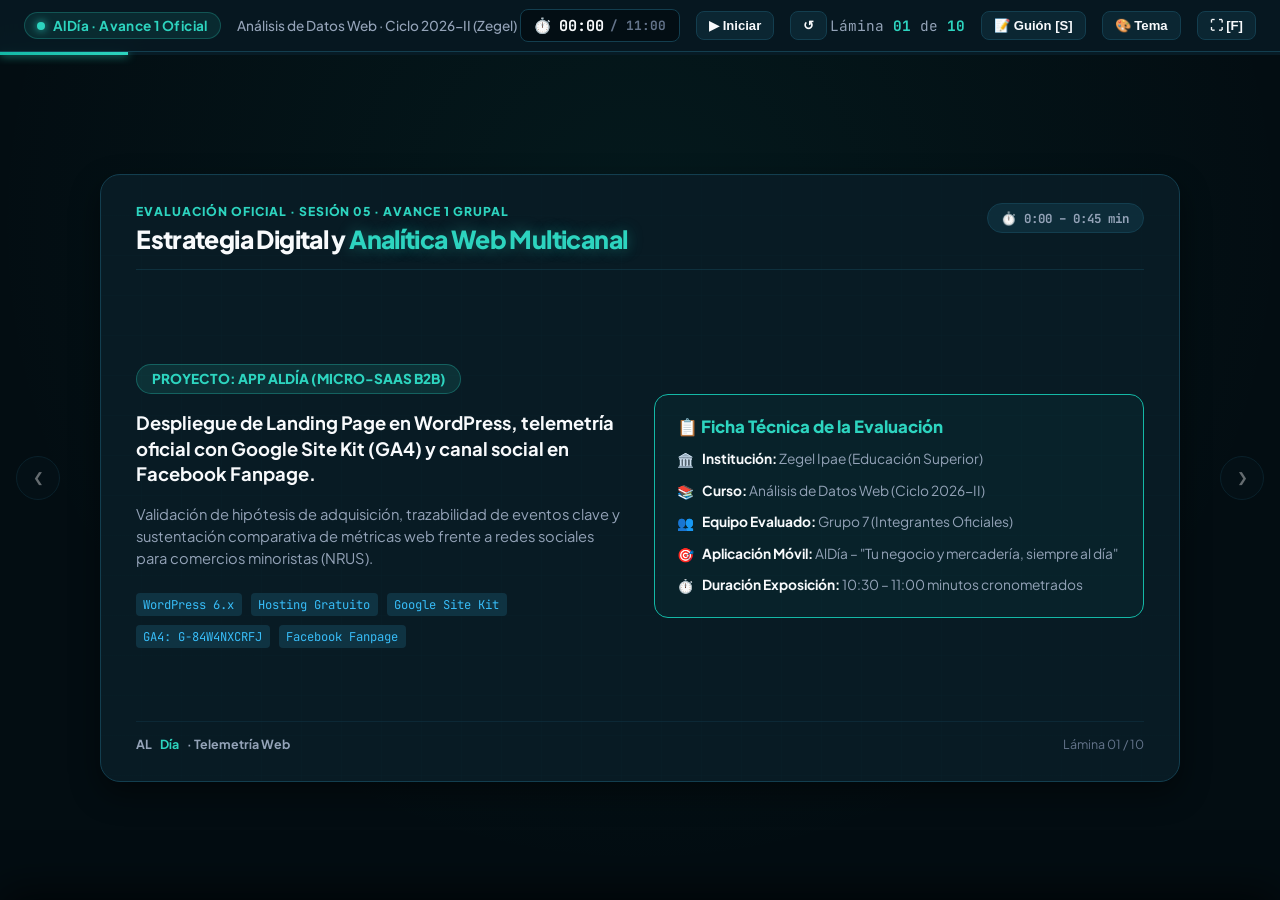
==== diapositivas_analisis_datos_web.html @ 976f5491 "feat: Presentacion oficial Avance 1 Analisis de Datos Web (PPTX, Visor HTML y Guion 11 min)" ====
<!DOCTYPE html>
<html lang="es">
<head>
  <meta charset="UTF-8">
  <meta name="viewport" content="width=device-width, initial-scale=1.0">
  <title>Avance 1: Estrategia Digital y Analítica Web Multicanal – AlDía (Zegel 2026-II)</title>
  
  <!-- Google Fonts: Plus Jakarta Sans & JetBrains Mono -->
  <link rel="preconnect" href="https://fonts.googleapis.com">
  <link rel="preconnect" href="https://fonts.gstatic.com" crossorigin>
  <link href="https://fonts.googleapis.com/css2?family=JetBrains+Mono:wght@400;600;700&family=Plus+Jakarta+Sans:wght@300;400;500;600;700;800;900&display=swap" rel="stylesheet">

  <style>
    /* ==========================================================================
       THEME VARIABLES - TURQUESA MÉDICO / TECH & CIAN NEÓN
       ========================================================================== */
    :root {
      --bg-dark: #030d12;
      --bg-card: #081b24;
      --bg-card-hover: #0c2633;
      --border-card: #133e4f;
      --border-glow: rgba(45, 212, 191, 0.35);
      
      --cyan-neon: #2dd4bf;
      --teal-primary: #14b8a6;
      --teal-dark: #0f766e;
      --accent-coral: #f43f5e;
      --accent-amber: #fbbf24;
      --accent-blue: #38bdf8;

      --text-main: #f8fafc;
      --text-muted: #94a3b8;
      --text-dim: #64748b;

      --font-sans: 'Plus Jakarta Sans', system-ui, -apple-system, sans-serif;
      --font-mono: 'JetBrains Mono', monospace;

      --slide-width: 1280px;
      --slide-height: 720px;
      --radius-sm: 8px;
      --radius-md: 14px;
      --radius-lg: 20px;
      --radius-pill: 9999px;

      --shadow-card: 0 12px 30px rgba(0, 0, 0, 0.45);
      --shadow-neon: 0 0 20px rgba(45, 212, 191, 0.25);
    }

    /* Light high contrast theme */
    body.theme-light {
      --bg-dark: #f0fdfa;
      --bg-card: #ffffff;
      --bg-card-hover: #f8fafc;
      --border-card: #cbd5e1;
      --border-glow: rgba(20, 184, 166, 0.4);
      --text-main: #0f172a;
      --text-muted: #475569;
      --text-dim: #64748b;
      --cyan-neon: #0d9488;
      --teal-primary: #0f766e;
    }

    /* Cyberpunk high neon theme */
    body.theme-cyber {
      --bg-dark: #020617;
      --bg-card: #090d16;
      --border-card: #1e293b;
      --border-glow: rgba(56, 189, 248, 0.5);
      --cyan-neon: #00f0ff;
      --teal-primary: #0284c7;
      --accent-coral: #ff0055;
    }

    *, *::before, *::after {
      box-sizing: border-box;
      margin: 0;
      padding: 0;
    }

    body {
      background-color: var(--bg-dark);
      color: var(--text-main);
      font-family: var(--font-sans);
      overflow: hidden;
      height: 100vh;
      width: 100vw;
      display: flex;
      flex-direction: column;
      user-select: none;
      -webkit-font-smoothing: antialiased;
    }

    /* ==========================================================================
       TOP CONTROL BAR
       ========================================================================== */
    .top-toolbar {
      height: 52px;
      background: rgba(8, 27, 36, 0.85);
      backdrop-filter: blur(12px);
      border-bottom: 1px solid var(--border-card);
      display: flex;
      align-items: center;
      justify-content: space-between;
      padding: 0 1.5rem;
      z-index: 100;
      flex-shrink: 0;
    }

    .toolbar-left, .toolbar-center, .toolbar-right {
      display: flex;
      align-items: center;
      gap: 1rem;
    }

    .project-badge {
      display: inline-flex;
      align-items: center;
      gap: 0.5rem;
      font-size: 0.85rem;
      font-weight: 700;
      color: var(--cyan-neon);
      background: rgba(45, 212, 191, 0.1);
      border: 1px solid rgba(45, 212, 191, 0.25);
      padding: 0.25rem 0.75rem;
      border-radius: var(--radius-pill);
      letter-spacing: 0.03em;
    }

    .project-badge .live-dot {
      width: 8px;
      height: 8px;
      background: var(--cyan-neon);
      border-radius: 50%;
      box-shadow: 0 0 8px var(--cyan-neon);
      animation: pulse 2s infinite;
    }

    @keyframes pulse {
      0%, 100% { opacity: 1; transform: scale(1); }
      50% { opacity: 0.4; transform: scale(0.85); }
    }

    .course-title-subtle {
      font-size: 0.85rem;
      color: var(--text-muted);
      font-weight: 500;
    }

    .timer-display {
      font-family: var(--font-mono);
      font-size: 0.95rem;
      font-weight: 700;
      color: var(--text-main);
      background: rgba(3, 13, 18, 0.8);
      padding: 0.3rem 0.8rem;
      border-radius: var(--radius-sm);
      border: 1px solid var(--border-card);
      display: flex;
      align-items: center;
      gap: 0.4rem;
    }

    .timer-display.warning {
      color: var(--accent-amber);
      border-color: var(--accent-amber);
    }

    .timer-display.danger {
      color: var(--accent-coral);
      border-color: var(--accent-coral);
      animation: pulse 1s infinite;
    }

    .btn-tool {
      background: rgba(19, 62, 79, 0.4);
      border: 1px solid var(--border-card);
      color: var(--text-main);
      padding: 0.4rem 0.75rem;
      border-radius: var(--radius-sm);
      font-size: 0.82rem;
      font-weight: 600;
      cursor: pointer;
      display: inline-flex;
      align-items: center;
      gap: 0.35rem;
      transition: all 0.2s ease;
    }

    .btn-tool:hover {
      background: var(--teal-primary);
      color: #030d12;
      border-color: var(--cyan-neon);
      box-shadow: 0 0 12px rgba(45, 212, 191, 0.4);
    }

    .btn-tool.active {
      background: var(--cyan-neon);
      color: #030d12;
      border-color: var(--cyan-neon);
      font-weight: 800;
    }

    .slide-counter {
      font-family: var(--font-mono);
      font-size: 0.9rem;
      color: var(--text-muted);
    }

    .slide-counter strong {
      color: var(--cyan-neon);
    }

    /* Progress bar */
    .progress-bar-container {
      width: 100%;
      height: 3px;
      background: rgba(19, 62, 79, 0.3);
      position: relative;
      flex-shrink: 0;
    }

    .progress-bar-fill {
      height: 100%;
      background: linear-gradient(90deg, var(--teal-primary), var(--cyan-neon));
      width: 10%;
      transition: width 0.3s cubic-bezier(0.16, 1, 0.3, 1);
      box-shadow: 0 0 10px var(--cyan-neon);
    }

    /* ==========================================================================
       VIEWPORT & SLIDE STACK
       ========================================================================== */
    .presentation-viewport {
      flex: 1;
      display: flex;
      align-items: center;
      justify-content: center;
      position: relative;
      overflow: hidden;
      padding: 1.5rem;
      background: radial-gradient(circle at 50% 20%, rgba(20, 184, 166, 0.07) 0%, transparent 70%);
    }

    .slide-container {
      width: var(--slide-width);
      height: var(--slide-height);
      max-width: 100%;
      max-height: 100%;
      aspect-ratio: 16 / 9;
      position: relative;
      display: flex;
      align-items: center;
      justify-content: center;
    }

    .slide {
      position: absolute;
      inset: 0;
      background: var(--bg-card);
      border: 1px solid var(--border-card);
      border-radius: var(--radius-lg);
      padding: 2.5rem 3rem;
      display: flex;
      flex-direction: column;
      justify-content: space-between;
      opacity: 0;
      visibility: hidden;
      transform: scale(0.97) translateY(12px);
      transition: opacity 0.35s cubic-bezier(0.16, 1, 0.3, 1), transform 0.35s cubic-bezier(0.16, 1, 0.3, 1), visibility 0.35s;
      box-shadow: var(--shadow-card);
      overflow: hidden;
    }

    .slide.active {
      opacity: 1;
      visibility: visible;
      transform: scale(1) translateY(0);
      z-index: 2;
    }

    /* Ambient background grid inside slide */
    .slide::before {
      content: '';
      position: absolute;
      inset: 0;
      background-image: 
        linear-gradient(rgba(19, 62, 79, 0.1) 1px, transparent 1px),
        linear-gradient(90deg, rgba(19, 62, 79, 0.1) 1px, transparent 1px);
      background-size: 40px 40px;
      pointer-events: none;
      opacity: 0.6;
    }

    /* Slide Header */
    .slide-header {
      position: relative;
      z-index: 2;
      display: flex;
      justify-content: space-between;
      align-items: flex-start;
      border-bottom: 1px solid rgba(19, 62, 79, 0.6);
      padding-bottom: 1rem;
      margin-bottom: 1.25rem;
    }

    .slide-header-left {
      max-width: 80%;
    }

    .slide-pretitle {
      font-size: 0.76rem;
      font-weight: 800;
      text-transform: uppercase;
      letter-spacing: 0.08em;
      color: var(--cyan-neon);
      margin-bottom: 0.35rem;
      display: flex;
      align-items: center;
      gap: 0.4rem;
    }

    .slide-title {
      font-size: 1.85rem;
      font-weight: 850;
      color: var(--text-main);
      line-height: 1.15;
      letter-spacing: -0.025em;
    }

    .slide-title .highlight {
      color: var(--cyan-neon);
      text-shadow: 0 0 15px rgba(45, 212, 191, 0.4);
    }

    .slide-timing-pill {
      font-family: var(--font-mono);
      font-size: 0.78rem;
      font-weight: 700;
      background: rgba(19, 62, 79, 0.5);
      border: 1px solid var(--border-card);
      color: var(--text-muted);
      padding: 0.35rem 0.85rem;
      border-radius: var(--radius-pill);
      white-space: nowrap;
    }

    /* Slide Body */
    .slide-body {
      position: relative;
      z-index: 2;
      flex: 1;
      display: flex;
      flex-direction: column;
      justify-content: center;
    }

    /* Slide Footer */
    .slide-footer {
      position: relative;
      z-index: 2;
      display: flex;
      justify-content: space-between;
      align-items: center;
      border-top: 1px solid rgba(19, 62, 79, 0.4);
      padding-top: 0.85rem;
      font-size: 0.78rem;
      color: var(--text-dim);
    }

    .slide-footer-brand {
      display: flex;
      align-items: center;
      gap: 0.5rem;
      font-weight: 700;
      color: var(--text-muted);
    }

    .slide-footer-brand span {
      color: var(--cyan-neon);
    }

    /* ==========================================================================
       CONTENT COMPONENTS (Cards, Grids, Badges, Tables)
       ========================================================================== */
    .grid-2col {
      display: grid;
      grid-template-columns: 1fr 1fr;
      gap: 1.75rem;
      align-items: stretch;
      height: 100%;
    }

    .grid-3col {
      display: grid;
      grid-template-columns: repeat(3, 1fr);
      gap: 1.25rem;
      align-items: stretch;
      height: 100%;
    }

    .content-box {
      background: rgba(3, 13, 18, 0.65);
      border: 1px solid var(--border-card);
      border-radius: var(--radius-md);
      padding: 1.35rem;
      display: flex;
      flex-direction: column;
      position: relative;
      transition: border-color 0.2s, box-shadow 0.2s;
    }

    .content-box:hover {
      border-color: var(--cyan-neon);
      box-shadow: 0 4px 20px rgba(0, 0, 0, 0.35);
    }

    .content-box.highlight {
      border-color: var(--teal-primary);
      background: rgba(15, 118, 110, 0.08);
    }

    .box-title {
      font-size: 1.05rem;
      font-weight: 800;
      color: var(--cyan-neon);
      margin-bottom: 0.75rem;
      display: flex;
      align-items: center;
      gap: 0.45rem;
    }

    .box-p {
      font-size: 0.88rem;
      line-height: 1.5;
      color: var(--text-muted);
      margin-bottom: 0.75rem;
    }

    .box-p strong {
      color: var(--text-main);
    }

    /* List items inside box */
    .feature-list {
      list-style: none;
      display: flex;
      flex-direction: column;
      gap: 0.55rem;
      font-size: 0.84rem;
    }

    .feature-item {
      display: flex;
      align-items: flex-start;
      gap: 0.5rem;
      line-height: 1.4;
      color: var(--text-muted);
    }

    .feature-item .icon {
      color: var(--cyan-neon);
      flex-shrink: 0;
      margin-top: 1px;
      font-weight: 800;
    }

    .feature-item strong {
      color: var(--text-main);
    }

    /* KPI Comparison Table */
    .kpi-table {
      width: 100%;
      border-collapse: separate;
      border-spacing: 0;
      font-size: 0.82rem;
      border-radius: var(--radius-sm);
      overflow: hidden;
      border: 1px solid var(--border-card);
    }

    .kpi-table th {
      background: rgba(19, 62, 79, 0.6);
      color: var(--cyan-neon);
      padding: 0.75rem 0.85rem;
      text-align: left;
      font-weight: 800;
      text-transform: uppercase;
      letter-spacing: 0.04em;
      border-bottom: 1px solid var(--border-card);
    }

    .kpi-table td {
      padding: 0.7rem 0.85rem;
      border-bottom: 1px solid rgba(19, 62, 79, 0.3);
      color: var(--text-muted);
      background: rgba(3, 13, 18, 0.4);
    }

    .kpi-table tr:last-child td {
      border-bottom: none;
    }

    .kpi-table tr:hover td {
      background: rgba(45, 212, 191, 0.06);
    }

    .kpi-star {
      background: rgba(245, 158, 11, 0.15);
      border: 1px solid rgba(245, 158, 11, 0.35);
      color: var(--accent-amber);
      font-weight: 800;
      padding: 0.2rem 0.5rem;
      border-radius: var(--radius-pill);
      font-size: 0.75rem;
      display: inline-flex;
      align-items: center;
      gap: 0.25rem;
    }

    .formula-tag {
      font-family: var(--font-mono);
      background: rgba(19, 62, 79, 0.7);
      color: #38bdf8;
      padding: 0.2rem 0.45rem;
      border-radius: 4px;
      font-size: 0.76rem;
      display: inline-block;
    }

    /* Image Showcase Frame */
    .image-showcase {
      width: 100%;
      height: 100%;
      border-radius: var(--radius-md);
      overflow: hidden;
      border: 1px solid var(--border-card);
      background: #030d12;
      position: relative;
      box-shadow: 0 8px 24px rgba(0, 0, 0, 0.5);
    }

    .image-showcase img {
      width: 100%;
      height: 100%;
      object-fit: cover;
      display: block;
      transition: transform 0.3s ease;
    }

    .image-showcase:hover img {
      transform: scale(1.02);
    }

    .image-showcase .caption-overlay {
      position: absolute;
      bottom: 0;
      left: 0;
      right: 0;
      background: linear-gradient(transparent, rgba(3, 13, 18, 0.95));
      padding: 0.8rem 1rem;
      font-size: 0.78rem;
      color: var(--text-main);
      display: flex;
      justify-content: space-between;
      align-items: center;
    }

    /* Funnel diagram */
    .funnel-container {
      display: flex;
      flex-direction: column;
      gap: 0.75rem;
    }

    .funnel-stage {
      padding: 0.85rem 1.25rem;
      border-radius: var(--radius-md);
      display: flex;
      align-items: center;
      justify-content: space-between;
      border: 1px solid var(--border-card);
      position: relative;
      transition: transform 0.2s;
    }

    .funnel-stage:hover {
      transform: translateX(6px);
    }

    .funnel-tofu {
      background: linear-gradient(90deg, rgba(56, 189, 248, 0.15), rgba(3, 13, 18, 0.8));
      border-color: #38bdf8;
    }

    .funnel-mofu {
      background: linear-gradient(90deg, rgba(20, 184, 166, 0.15), rgba(3, 13, 18, 0.8));
      border-color: var(--teal-primary);
    }

    .funnel-bofu {
      background: linear-gradient(90deg, rgba(45, 212, 191, 0.22), rgba(3, 13, 18, 0.9));
      border-color: var(--cyan-neon);
      box-shadow: var(--shadow-neon);
    }

    .funnel-title {
      font-weight: 800;
      font-size: 0.95rem;
      display: flex;
      align-items: center;
      gap: 0.5rem;
    }

    .funnel-desc {
      font-size: 0.82rem;
      color: var(--text-muted);
    }

    /* Q&A Accordion Cards for Slide 10 */
    .qa-card {
      background: rgba(3, 13, 18, 0.7);
      border: 1px solid var(--border-card);
      border-radius: var(--radius-sm);
      padding: 0.85rem 1rem;
      margin-bottom: 0.65rem;
      transition: border-color 0.2s;
    }

    .qa-card:hover {
      border-color: var(--cyan-neon);
    }

    .qa-q {
      font-size: 0.88rem;
      font-weight: 800;
      color: var(--cyan-neon);
      margin-bottom: 0.35rem;
      display: flex;
      align-items: center;
      gap: 0.4rem;
    }

    .qa-a {
      font-size: 0.82rem;
      color: var(--text-muted);
      line-height: 1.45;
    }

    /* ==========================================================================
       SPEAKER NOTES DRAWER (PRESS 'S')
       ========================================================================== */
    .speaker-drawer {
      position: fixed;
      bottom: 0;
      left: 0;
      right: 0;
      height: 250px;
      background: rgba(4, 18, 25, 0.96);
      backdrop-filter: blur(16px);
      border-top: 2px solid var(--cyan-neon);
      box-shadow: 0 -10px 40px rgba(0, 0, 0, 0.6);
      transform: translateY(100%);
      transition: transform 0.3s cubic-bezier(0.16, 1, 0.3, 1);
      z-index: 999;
      display: flex;
      flex-direction: column;
    }

    .speaker-drawer.is-open {
      transform: translateY(0);
    }

    .drawer-header {
      padding: 0.6rem 1.5rem;
      background: rgba(19, 62, 79, 0.4);
      display: flex;
      align-items: center;
      justify-content: space-between;
      border-bottom: 1px solid var(--border-card);
      flex-shrink: 0;
    }

    .drawer-title {
      font-size: 0.85rem;
      font-weight: 800;
      color: var(--cyan-neon);
      display: flex;
      align-items: center;
      gap: 0.5rem;
    }

    .drawer-body {
      flex: 1;
      padding: 1.25rem 1.75rem;
      overflow-y: auto;
      font-size: 0.95rem;
      line-height: 1.6;
      color: #e2e8f0;
      font-family: var(--font-sans);
    }

    .drawer-body p {
      margin-bottom: 0.75rem;
    }

    .drawer-body strong {
      color: var(--cyan-neon);
    }

    .drawer-body .cue {
      background: rgba(244, 63, 94, 0.15);
      border-left: 3px solid var(--accent-coral);
      padding: 0.3rem 0.65rem;
      border-radius: 0 4px 4px 0;
      color: #fda4af;
      font-size: 0.84rem;
      font-family: var(--font-mono);
      margin-bottom: 0.6rem;
      display: block;
    }

    /* Navigation overlay arrows on sides */
    .nav-arrow {
      position: absolute;
      top: 50%;
      transform: translateY(-50%);
      width: 44px;
      height: 44px;
      border-radius: 50%;
      background: rgba(8, 27, 36, 0.7);
      border: 1px solid var(--border-card);
      color: var(--text-main);
      display: flex;
      align-items: center;
      justify-content: center;
      cursor: pointer;
      z-index: 50;
      transition: all 0.2s ease;
      opacity: 0.4;
    }

    .nav-arrow:hover {
      opacity: 1;
      background: var(--teal-primary);
      color: #030d12;
      border-color: var(--cyan-neon);
      transform: translateY(-50%) scale(1.1);
    }

    .nav-arrow.prev { left: 1rem; }
    .nav-arrow.next { right: 1rem; }

    /* Responsive scaling for viewport */
    @media (max-width: 1366px) {
      :root {
        --slide-width: 1080px;
        --slide-height: 608px;
      }
      .slide {
        padding: 1.8rem 2.2rem;
      }
      .slide-title {
        font-size: 1.55rem;
      }
    }
  </style>
</head>
<body>

  <!-- =======================================================================
       TOP CONTROL BAR
       ======================================================================= -->
  <header class="top-toolbar">
    <div class="toolbar-left">
      <div class="project-badge">
        <span class="live-dot"></span>
        <span>AlDía · Avance 1 Oficial</span>
      </div>
      <span class="course-title-subtle">Análisis de Datos Web · Ciclo 2026-II (Zegel)</span>
    </div>

    <div class="toolbar-center">
      <div class="timer-display" id="presentationTimer">
        <span>⏱️</span>
        <span id="timerText">00:00</span>
        <span style="color: var(--text-dim); font-size: 0.8rem;">/ 11:00</span>
      </div>
      <button class="btn-tool" id="btnToggleTimer" title="Iniciar / Pausar cronómetro">▶ Iniciar</button>
      <button class="btn-tool" id="btnResetTimer" title="Reiniciar cronómetro">↺</button>
    </div>

    <div class="toolbar-right">
      <div class="slide-counter">
        Lámina <strong id="currentSlideNum">01</strong> de <strong>10</strong>
      </div>
      <button class="btn-tool" id="btnToggleNotes" title="Guión del expositor (Tecla S)">
        📝 Guión [S]
      </button>
      <button class="btn-tool" id="btnToggleTheme" title="Alternar tema visual">
        🎨 Tema
      </button>
      <button class="btn-tool" id="btnToggleFullscreen" title="Pantalla completa (Tecla F)">
        ⛶ [F]
      </button>
    </div>
  </header>

  <!-- Progress bar -->
  <div class="progress-bar-container">
    <div class="progress-bar-fill" id="progressBar"></div>
  </div>

  <!-- =======================================================================
       PRESENTATION VIEWPORT
       ======================================================================= -->
  <main class="presentation-viewport">
    
    <!-- Navigation arrows -->
    <button class="nav-arrow prev" id="btnPrev" aria-label="Lámina anterior">❮</button>
    <button class="nav-arrow next" id="btnNext" aria-label="Siguiente lámina">❯</button>

    <div class="slide-container">

      <!-- ===================================================================
           LÁMINA 1: PORTADA Y PRESENTACIÓN (0:00 - 0:45 min)
           =================================================================== -->
      <section class="slide active" data-slide="1" data-time="0:00 - 0:45" data-title="Portada y Presentación del Proyecto">
        <div class="slide-header">
          <div class="slide-header-left">
            <div class="slide-pretitle">Evaluación Oficial · Sesión 05 · Avance 1 Grupal</div>
            <h1 class="slide-title">Estrategia Digital y <span class="highlight">Analítica Web Multicanal</span></h1>
          </div>
          <div class="slide-timing-pill">⏱️ 0:00 – 0:45 min</div>
        </div>

        <div class="slide-body">
          <div class="grid-2col" style="align-items: center;">
            <div>
              <div style="display: inline-block; background: rgba(45, 212, 191, 0.12); color: var(--cyan-neon); font-size: 0.85rem; font-weight: 800; padding: 0.35rem 0.9rem; border-radius: var(--radius-pill); border: 1px solid rgba(45, 212, 191, 0.3); margin-bottom: 1rem;">
                PROYECTO: APP ALDÍA (MICRO-SAAS B2B)
              </div>
              <p style="font-size: 1.15rem; color: var(--text-main); font-weight: 700; line-height: 1.4; margin-bottom: 1rem;">
                Despliegue de Landing Page en WordPress, telemetría oficial con Google Site Kit (GA4) y canal social en Facebook Fanpage.
              </p>
              <p style="font-size: 0.92rem; color: var(--text-muted); line-height: 1.5; margin-bottom: 1.5rem;">
                Validación de hipótesis de adquisición, trazabilidad de eventos clave y sustentación comparativa de métricas web frente a redes sociales para comercios minoristas (NRUS).
              </p>
              
              <div style="display: flex; gap: 0.6rem; flex-wrap: wrap;">
                <span class="formula-tag">WordPress 6.x</span>
                <span class="formula-tag">Hosting Gratuito</span>
                <span class="formula-tag">Google Site Kit</span>
                <span class="formula-tag">GA4: G-84W4NXCRFJ</span>
                <span class="formula-tag">Facebook Fanpage</span>
              </div>
            </div>

            <div class="content-box highlight" style="justify-content: center;">
              <div class="box-title">📋 Ficha Técnica de la Evaluación</div>
              <ul class="feature-list" style="font-size: 0.86rem; gap: 0.7rem;">
                <li class="feature-item">
                  <span class="icon">🏛️</span>
                  <span><strong>Institución:</strong> Zegel Ipae (Educación Superior)</span>
                </li>
                <li class="feature-item">
                  <span class="icon">📚</span>
                  <span><strong>Curso:</strong> Análisis de Datos Web (Ciclo 2026-II)</span>
                </li>
                <li class="feature-item">
                  <span class="icon">👥</span>
                  <span><strong>Equipo Evaluado:</strong> Grupo 7 (Integrantes Oficiales)</span>
                </li>
                <li class="feature-item">
                  <span class="icon">🎯</span>
                  <span><strong>Aplicación Móvil:</strong> AlDía – "Tu negocio y mercadería, siempre al día"</span>
                </li>
                <li class="feature-item">
                  <span class="icon">⏱️</span>
                  <span><strong>Duración Exposición:</strong> 10:30 – 11:00 minutos cronometrados</span>
                </li>
              </ul>
            </div>
          </div>
        </div>

        <div class="slide-footer">
          <div class="slide-footer-brand">AL<span>Día</span> · Telemetría Web</div>
          <div>Lámina 01 / 10</div>
        </div>
      </section>

      <!-- ===================================================================
           LÁMINA 2: PROPUESTA DEL APLICATIVO Y EMBUDO (0:45 - 1:45 min)
           =================================================================== -->
      <section class="slide" data-slide="2" data-time="0:45 - 1:45" data-title="Propuesta de Valor y Embudo de Conversión">
        <div class="slide-header">
          <div class="slide-header-left">
            <div class="slide-pretitle">Modelo de Negocio & Funnel Multicanal</div>
            <h2 class="slide-title">Propuesta del Aplicativo Móvil y <span class="highlight">Embudo de Conversión</span></h2>
          </div>
          <div class="slide-timing-pill">⏱️ 0:45 – 1:45 min</div>
        </div>

        <div class="slide-body">
          <div class="grid-2col">
            <!-- Problema & Solución -->
            <div class="content-box">
              <div class="box-title">🛒 AlDía: El Dolor del Microcomercio</div>
              <p class="box-p">
                <strong>Problema Central:</strong> En Perú, las bodegas y minimarkets pierden entre <strong>S/ 350 y S/ 600 mensuales</strong> por productos que caducan en anaquel y pérdida de la ventana de canje gratuito con repartidores (Bimbo, Gloria).
              </p>
              <p class="box-p">
                <strong>Solución AlDía (Baja Fricción):</strong> Cero tipeo en caja. Visión computacional para registrar guías por foto, <strong>semáforo preventivo de canjes</strong> y salida automatizada FEFO.
              </p>
              <div style="background: rgba(45, 212, 191, 0.08); border-left: 3px solid var(--cyan-neon); padding: 0.6rem 0.8rem; border-radius: 0 6px 6px 0; font-size: 0.82rem; margin-top: auto;">
                <strong>Buyer Persona:</strong> Dueños de minimarkets y bodegas (30-55 años, Régimen NRUS, urbanos en Lima).
              </div>
            </div>

            <!-- Embudo de Conversión -->
            <div class="content-box highlight">
              <div class="box-title">🔻 Arquitectura del Embudo (Funnel)</div>
              <div class="funnel-container">
                <div class="funnel-stage funnel-tofu">
                  <div>
                    <div class="funnel-title">📢 Top of Funnel (ToFU) · Atracción</div>
                    <div class="funnel-desc">Fanpage de Facebook: Posts sobre mermas y dolor del cuaderno.</div>
                  </div>
                  <span class="formula-tag">Alcance / Impresiones</span>
                </div>

                <div class="funnel-stage funnel-mofu">
                  <div>
                    <div class="funnel-title">🌐 Middle of Funnel (MoFU) · Consideración</div>
                    <div class="funnel-desc">Landing Page en WordPress: Simulador de ahorro y beneficios.</div>
                  </div>
                  <span class="formula-tag">Engagement > 60%</span>
                </div>

                <div class="funnel-stage funnel-bofu">
                  <div>
                    <div class="funnel-title">🎯 Bottom of Funnel (BoFU) · Conversión</div>
                    <div class="funnel-desc">Clic en CTA "Descargar App" / Registro a prueba gratuita de 14 días.</div>
                  </div>
                  <span class="formula-tag" style="background: var(--cyan-neon); color: #030d12; font-weight: 800;">CR Maestro ⭐</span>
                </div>
              </div>
            </div>
          </div>
        </div>

        <div class="slide-footer">
          <div class="slide-footer-brand">AL<span>Día</span> · Funnel Multicanal</div>
          <div>Lámina 02 / 10</div>
        </div>
      </section>

      <!-- ===================================================================
           LÁMINA 3: LANDING PAGE EN WORDPRESS EN HOSTING GRATUITO (1:45 - 3:00 min)
           =================================================================== -->
      <section class="slide" data-slide="3" data-time="1:45 - 3:00" data-title="Despliegue de Landing Page en WordPress">
        <div class="slide-header">
          <div class="slide-header-left">
            <div class="slide-pretitle">Infraestructura Web & Principio AIDA</div>
            <h2 class="slide-title">Landing Page en WordPress en <span class="highlight">Hosting Gratuito</span></h2>
          </div>
          <div class="slide-timing-pill">⏱️ 1:45 – 3:00 min</div>
        </div>

        <div class="slide-body">
          <div class="grid-2col">
            <!-- Arquitectura AIDA y Hosting -->
            <div style="display: flex; flex-direction: column; gap: 1rem;">
              <div class="content-box">
                <div class="box-title">⚙️ Servidor y Dominio Activo</div>
                <p class="box-p">
                  <strong>Entorno:</strong> WordPress 6.x alojado en servidor cloud gratuito (<strong>InfinityFree / AccuWebHosting</strong>) con PHP 8.2 y base de datos MySQL, con réplica estática ultrarrápida en GitHub Pages / Vercel.
                </p>
                <div style="display: flex; gap: 0.5rem; flex-wrap: wrap;">
                  <span class="formula-tag">aldia.infinityfreeapp.com</span>
                  <span class="formula-tag">SSL HTTPS Activo</span>
                </div>
              </div>

              <div class="content-box highlight">
                <div class="box-title">📐 Estructura Persuasiva AIDA</div>
                <ul class="feature-list">
                  <li class="feature-item">
                    <span class="icon">🔴</span>
                    <span><strong>Atención:</strong> Titular emocional de pérdida: <em>"Deja de botar plata por productos vencidos"</em>.</span>
                  </li>
                  <li class="feature-item">
                    <span class="icon">🟡</span>
                    <span><strong>Interés:</strong> Mockup visual de smartphone con alertas preventivas reales (Canje Bimbo/Gloria).</span>
                  </li>
                  <li class="feature-item">
                    <span class="icon">🟢</span>
                    <span><strong>Deseo:</strong> Calculadora interactiva que cuantifica el dinero rescatado según compras.</span>
                  </li>
                  <li class="feature-item">
                    <span class="icon">⭐</span>
                    <span><strong>Acción (CTA):</strong> Botón <em>"Quiero probarlo gratis / Descargar App"</em> visible en el 100% del primer scroll.</span>
                  </li>
                </ul>
              </div>
            </div>

            <!-- Showcase Visual de la Landing -->
            <div class="image-showcase">
              <img src="assets/landing_page_hero_aldia.png" alt="Captura de Landing Page AlDía">
              <div class="caption-overlay">
                <span><strong>Hero Section:</strong> Botón CTA visible 'Above the fold' sin necesidad de scroll</span>
                <span class="formula-tag">100% Móvil Responsivo</span>
              </div>
            </div>
          </div>
        </div>

        <div class="slide-footer">
          <div class="slide-footer-brand">AL<span>Día</span> · Arquitectura Web</div>
          <div>Lámina 03 / 10</div>
        </div>
      </section>

      <!-- ===================================================================
           LÁMINA 4: INTEGRACIÓN CON GOOGLE SITE KIT (3:00 - 4:15 min)
           =================================================================== -->
      <section class="slide" data-slide="4" data-time="3:00 - 4:15" data-title="Integración Técnica con Google Site Kit">
        <div class="slide-header">
          <div class="slide-header-left">
            <div class="slide-pretitle">Telemetría Oficial & Modelo de Eventos</div>
            <h2 class="slide-title">Integración Técnica de Analítica con <span class="highlight">Google Site Kit</span></h2>
          </div>
          <div class="slide-timing-pill">⏱️ 3:00 – 4:15 min</div>
        </div>

        <div class="slide-body">
          <div class="grid-2col">
            <!-- Explicación Técnica -->
            <div style="display: flex; flex-direction: column; gap: 1rem;">
              <div class="content-box">
                <div class="box-title">🔌 ¿Por qué Google Site Kit?</div>
                <p class="box-p">
                  Plugin oficial de Google que implementa las etiquetas de medición en WordPress <strong>sin alterar archivos PHP del tema</strong>, asegurando persistencia ante actualizaciones y cumplimiento de estándares de privacidad.
                </p>
                <ul class="feature-list">
                  <li class="feature-item">
                    <span class="icon">📊</span>
                    <span><strong>Google Analytics 4:</strong> Medición por eventos (ID: <code>G-84W4NXCRFJ</code>).</span>
                  </li>
                  <li class="feature-item">
                    <span class="icon">🔍</span>
                    <span><strong>Search Console:</strong> Verificación de propiedad e indexación de búsqueda.</span>
                  </li>
                </ul>
              </div>

              <div class="content-box highlight">
                <div class="box-title">📡 Trazabilidad de Micro-Conversiones</div>
                <p class="box-p">
                  Uso de la capa <code>window.dataLayer</code> para capturar la interacción real del usuario con el producto:
                </p>
                <div style="display: grid; grid-template-columns: 1fr 1fr; gap: 0.5rem; font-size: 0.78rem;">
                  <span class="formula-tag">click_cta_download</span>
                  <span class="formula-tag">phone_demo_interacted</span>
                  <span class="formula-tag">calculator_adjusted</span>
                  <span class="formula-tag">whatsapp_bot_action</span>
                </div>
              </div>
            </div>

            <!-- Showcase Flujo de Datos GA4 -->
            <div class="image-showcase">
              <img src="assets/ga4_flujo_datos_aldia.jpg" alt="Detalles del flujo web en Google Analytics 4">
              <div class="caption-overlay">
                <span><strong>Flujo Web GA4:</strong> ID de Medición G-84W4NXCRFJ y Medición Mejorada Activa</span>
                <span class="formula-tag">Estado: Conectado</span>
              </div>
            </div>
          </div>
        </div>

        <div class="slide-footer">
          <div class="slide-footer-brand">AL<span>Día</span> · Google Site Kit & GA4</div>
          <div>Lámina 04 / 10</div>
        </div>
      </section>

      <!-- ===================================================================
           LÁMINA 5: CANAL SOCIAL: FANPAGE EN FACEBOOK (4:15 - 5:30 min)
           =================================================================== -->
      <section class="slide" data-slide="5" data-time="4:15 - 5:30" data-title="Canal de Tráfico Social: Fanpage en Facebook">
        <div class="slide-header">
          <div class="slide-header-left">
            <div class="slide-pretitle">Atracción Social & Generación de Tráfico</div>
            <h2 class="slide-title">Canal de Tráfico Social: <span class="highlight">Fanpage en Facebook</span></h2>
          </div>
          <div class="slide-timing-pill">⏱️ 4:15 – 5:30 min</div>
        </div>

        <div class="slide-body">
          <div class="grid-2col">
            <!-- Estrategia Social -->
            <div style="display: flex; flex-direction: column; gap: 1rem;">
              <div class="content-box">
                <div class="box-title">📘 Página Oficial: "AlDía Perú"</div>
                <p class="box-p">
                  Canal de prospección orgánico configurado con identidad de marca para impactar directamente al ecosistema de bodegueros y comerciantes minoristas en Facebook Groups y feed local.
                </p>
                <ul class="feature-list">
                  <li class="feature-item">
                    <span class="icon">🔗</span>
                    <span><strong>Botón de Acción Principal:</strong> <em>"Usar aplicación / Visitar sitio web"</em> derivando tráfico a la landing page.</span>
                  </li>
                  <li class="feature-item">
                    <span class="icon">🏷️</span>
                    <span><strong>Etiquetado UTM:</strong> Parámetros <code>utm_source=facebook&utm_medium=organic_post</code> para aislar el tráfico social en GA4.</span>
                  </li>
                </ul>
              </div>

              <div class="content-box highlight">
                <div class="box-title">📝 Estrategia de Contenidos (Copywriting)</div>
                <p class="box-p">
                  Publicaciones centradas en la empatía con el comerciante:
                </p>
                <div style="background: rgba(3, 13, 18, 0.6); padding: 0.6rem 0.8rem; border-radius: 6px; font-size: 0.8rem; border-left: 3px solid #38bdf8;">
                  <em>"¿El repartidor de Bimbo vino ayer y encontraste el lote vencido hoy? Con AlDía programas el canje a tiempo y no pierdes ni un sol."</em>
                </div>
              </div>
            </div>

            <!-- Mockup de Fanpage de Facebook -->
            <div class="content-box" style="justify-content: center; background: rgba(8, 27, 36, 0.9);">
              <div style="display: flex; align-items: center; gap: 1rem; margin-bottom: 1.25rem;">
                <div style="width: 58px; height: 58px; border-radius: 50%; background: #1877f2; display: flex; align-items: center; justify-content: center; font-size: 1.8rem; color: #fff; font-weight: 900;">f</div>
                <div>
                  <div style="font-size: 1.2rem; font-weight: 800; color: #fff;">AlDía Perú – Control de Vencimientos</div>
                  <div style="font-size: 0.82rem; color: #38bdf8;">@aldia.pe · Software de gestión comercial · 100% Bodegas</div>
                </div>
              </div>

              <div style="background: rgba(3, 13, 18, 0.8); border: 1px solid var(--border-card); border-radius: 10px; padding: 1rem; margin-bottom: 1rem;">
                <div style="font-size: 0.82rem; color: var(--text-muted); margin-bottom: 0.5rem;">Publicación destacada con enlace saliente:</div>
                <div style="font-size: 0.86rem; color: #fff; margin-bottom: 0.75rem;">
                  🚨 <strong>¿Sabías que el 4.5% de tus ganancias se van a la basura en yogurts y embutidos vencidos?</strong><br>
                  Prueba gratis AlDía por 14 días y automatiza tus canjes.
                </div>
                <div style="background: #1877f2; color: #fff; padding: 0.5rem 1rem; border-radius: var(--radius-pill); font-weight: 700; font-size: 0.82rem; text-align: center; display: inline-block;">
                  👉 Probar AlDía Gratis (aldia.infinityfreeapp.com)
                </div>
              </div>

              <div style="display: flex; justify-content: space-between; font-size: 0.78rem; color: var(--text-dim);">
                <span>👥 Objetivo: Prospección ToFU</span>
                <span>📈 Medición: Meta Business Suite</span>
              </div>
            </div>
          </div>
        </div>

        <div class="slide-footer">
          <div class="slide-footer-brand">AL<span>Día</span> · Canal Social Facebook</div>
          <div>Lámina 05 / 10</div>
        </div>
      </section>

      <!-- ===================================================================
           LÁMINA 6: DEFINICIÓN Y SUSTENTACIÓN DE KPIS WEB (5:30 - 7:00 min) ⭐
           =================================================================== -->
      <section class="slide" data-slide="6" data-time="5:30 - 7:00" data-title="Definición y Sustentación de KPIs para la Web">
        <div class="slide-header">
          <div class="slide-header-left">
            <div class="slide-pretitle">Rúbrica Clave · Criterio Científico de Medición</div>
            <h2 class="slide-title">Definición y Sustentación de <span class="highlight">KPIs para la Web</span></h2>
          </div>
          <div class="slide-timing-pill">⏱️ 5:30 – 7:00 min</div>
        </div>

        <div class="slide-body">
          <table class="kpi-table">
            <thead>
              <tr>
                <th style="width: 22%;">Indicador (KPI)</th>
                <th style="width: 28%;">Fórmula / Métrica en GA4</th>
                <th style="width: 32%;">Sustentación Técnica (Por qué importa)</th>
                <th style="width: 18%;">Meta / Benchmark</th>
              </tr>
            </thead>
            <tbody>
              <tr>
                <td><strong>Usuarios y Sesiones</strong></td>
                <td><span class="formula-tag">Total Users & Sessions</span></td>
                <td>Volumen neto de comerciantes atraídos y frecuencia de retorno a la plataforma.</td>
                <td>Volumen base inicial</td>
              </tr>
              <tr>
                <td><strong>Tasa de Interacción</strong><br><small style="color: var(--cyan-neon);">Reemplazo de rebote</small></td>
                <td><span class="formula-tag">(Sesiones Interactivas / Total) * 100</span></td>
                <td>Evalúa permanencia real: sesiones de más de 10s o con eventos de conversión.</td>
                <td><strong>> 60.0%</strong> (Alta retención)</td>
              </tr>
              <tr>
                <td><strong>Tiempo de Interacción</strong></td>
                <td><span class="formula-tag">Average Engagement Time</span></td>
                <td>Mide si el bodeguero analizó la calculadora de pérdidas y leyó los planes.</td>
                <td><strong>> 1m 15s</strong></td>
              </tr>
              <tr style="background: rgba(45, 212, 191, 0.08);">
                <td>
                  <span class="kpi-star">⭐ KPI MAESTRO</span><br>
                  <strong style="color: var(--cyan-neon);">Tasa de Conversión (CR)</strong>
                </td>
                <td>
                  <span class="formula-tag" style="background: var(--cyan-neon); color: #030d12; font-weight: 800;">
                    (Clics en Descargar / Sesiones) * 100
                  </span>
                </td>
                <td><strong>Indicador definitivo de viabilidad comercial:</strong> valida cuántos visitantes decidieron adquirir el producto.</td>
                <td><strong>3.0% – 7.0%</strong><br>(Estándar SaaS B2B)</td>
              </tr>
              <tr>
                <td><strong>Canales de Tráfico</strong></td>
                <td><span class="formula-tag">Session Default Channel Group</span></td>
                <td>Aislamiento de fuentes (Social Facebook vs Directo vs Referencia).</td>
                <td>Facebook > 40%</td>
              </tr>
            </tbody>
          </table>
        </div>

        <div class="slide-footer">
          <div class="slide-footer-brand">AL<span>Día</span> · Telemetría Web & KPIs</div>
          <div>Lámina 06 / 10</div>
        </div>
      </section>

      <!-- ===================================================================
           LÁMINA 7: DEFINICIÓN Y SUSTENTACIÓN DE KPIS FACEBOOK (7:00 - 8:15 min)
           =================================================================== -->
      <section class="slide" data-slide="7" data-time="7:00 - 8:15" data-title="Definición y Sustentación de KPIs para Facebook">
        <div class="slide-header">
          <div class="slide-header-left">
            <div class="slide-pretitle">Analítica Social & Tráfico Derivado</div>
            <h2 class="slide-title">Definición y Sustentación de <span class="highlight">KPIs para Facebook</span></h2>
          </div>
          <div class="slide-timing-pill">⏱️ 7:00 – 8:15 min</div>
        </div>

        <div class="slide-body">
          <div class="grid-2col">
            <table class="kpi-table" style="height: 100%;">
              <thead>
                <tr>
                  <th>KPI en Redes</th>
                  <th>Definición / Cálculo</th>
                  <th>Objetivo Analítico</th>
                </tr>
              </thead>
              <tbody>
                <tr>
                  <td><strong>Alcance (Reach)</strong></td>
                  <td>Cuentas únicas que visualizaron los posts.</td>
                  <td>Evaluar amplitud del embudo en la fase de descubrimiento (ToFU).</td>
                </tr>
                <tr>
                  <td><strong>Impresiones</strong></td>
                  <td>Exposiciones totales de las publicaciones.</td>
                  <td>Medir frecuencia de repetición del mensaje en el público objetivo.</td>
                </tr>
                <tr>
                  <td><strong>Tasa de Engagement</strong></td>
                  <td><span class="formula-tag">(Interacciones / Alcance) * 100</span></td>
                  <td>Detectar si la problemática de productos vencidos genera empatía y debate.</td>
                </tr>
                <tr style="background: rgba(56, 189, 248, 0.08);">
                  <td>
                    <span class="kpi-star" style="background: rgba(56, 189, 248, 0.2); color: #38bdf8; border-color: #38bdf8;">⭐ KPI CLAVE</span><br>
                    <strong style="color: #38bdf8;">CTR en Enlace Saliente</strong>
                  </td>
                  <td>
                    <span class="formula-tag">
                      (Clics al Sitio Web / Impresiones) * 100
                    </span>
                  </td>
                  <td><strong>El puente multicanal:</strong> un "like" no descarga la app; el clic saliente demuestra intención real.</td>
                </tr>
              </tbody>
            </table>

            <!-- Comparativa Conceptual: Like vs Conversión -->
            <div class="content-box highlight" style="justify-content: space-between;">
              <div>
                <div class="box-title">⚖️ Criterio Analítico: Likes vs Clics Reales</div>
                <p class="box-p">
                  En el curso de <strong>Análisis de Datos Web</strong> aprendemos a no engañarnos con <em>"métricas de vanidad"</em>:
                </p>
                <div style="background: rgba(244, 63, 94, 0.1); border-left: 3px solid var(--accent-coral); padding: 0.6rem 0.8rem; border-radius: 0 6px 6px 0; font-size: 0.8rem; margin-bottom: 0.8rem;">
                  ❌ <strong>Métrica de Vanidad:</strong> 500 "Me gusta" en un post no representan ingresos si nadie visita la landing page.
                </div>
                <div style="background: rgba(45, 212, 191, 0.1); border-left: 3px solid var(--cyan-neon); padding: 0.6rem 0.8rem; border-radius: 0 6px 6px 0; font-size: 0.8rem;">
                  ✅ <strong>Métrica de Valor (CTR Saliente):</strong> 40 comerciantes que hicieron clic en el enlace demuestran necesidad genuina y alimentan la base de conversión.
                </div>
              </div>

              <div style="background: rgba(3, 13, 18, 0.8); border: 1px solid var(--border-card); padding: 0.6rem 0.9rem; border-radius: 8px; font-size: 0.78rem; color: var(--text-muted);">
                🎯 <strong>Benchmark Meta Ads / Orgánico:</strong> Outbound CTR saludable en B2B: <strong>1.5% a 3.2%</strong>.
              </div>
            </div>
          </div>
        </div>

        <div class="slide-footer">
          <div class="slide-footer-brand">AL<span>Día</span> · Métricas de Facebook</div>
          <div>Lámina 07 / 10</div>
        </div>
      </section>

      <!-- ===================================================================
           LÁMINA 8: RESULTADOS INICIALES Y COMPARATIVA (8:15 - 9:30 min)
           =================================================================== -->
      <section class="slide" data-slide="8" data-time="8:15 - 9:30" data-title="Resultados Iniciales y Comparativa Multicanal">
        <div class="slide-header">
          <div class="slide-header-left">
            <div class="slide-pretitle">Evidencia Empírica de Telemetría</div>
            <h2 class="slide-title">Resultados Iniciales y <span class="highlight">Comparativa Multicanal</span></h2>
          </div>
          <div class="slide-timing-pill">⏱️ 8:15 – 9:30 min</div>
        </div>

        <div class="slide-body">
          <div class="grid-2col">
            <!-- Showcase Panel GA4 Tiempo Real -->
            <div class="image-showcase">
              <img src="assets/ga4_dashboard_realtime_users.png" alt="Google Analytics 4 panel en tiempo real con 8 usuarios">
              <div class="caption-overlay">
                <span><strong>Panel Oficial GA4:</strong> 8 Usuarios activos en tiempo real con tráfico registrado de Perú</span>
                <span class="formula-tag">ID: G-84W4NXCRFJ</span>
              </div>
            </div>

            <!-- Síntesis de Métricas Registradas -->
            <div style="display: flex; flex-direction: column; gap: 0.9rem;">
              <div class="content-box">
                <div class="box-title">📊 Datos Registrados en la Prueba Inicial</div>
                <div style="display: grid; grid-template-columns: 1fr 1fr; gap: 0.6rem; font-size: 0.82rem;">
                  <div style="background: rgba(3, 13, 18, 0.6); padding: 0.5rem; border-radius: 6px; border: 1px solid var(--border-card);">
                    <div style="color: var(--cyan-neon); font-size: 1.25rem; font-weight: 900;">8</div>
                    <div style="color: var(--text-muted);">Usuarios en Tiempo Real</div>
                  </div>
                  <div style="background: rgba(3, 13, 18, 0.6); padding: 0.5rem; border-radius: 6px; border: 1px solid var(--border-card);">
                    <div style="color: #38bdf8; font-size: 1.25rem; font-weight: 900;">38%</div>
                    <div style="color: var(--text-muted);">Tráfico Perú (Target)</div>
                  </div>
                  <div style="background: rgba(3, 13, 18, 0.6); padding: 0.5rem; border-radius: 6px; border: 1px solid var(--border-card);">
                    <div style="color: var(--accent-amber); font-size: 1.25rem; font-weight: 900;">1m 32s</div>
                    <div style="color: var(--text-muted);">Permanencia Media</div>
                  </div>
                  <div style="background: rgba(3, 13, 18, 0.6); padding: 0.5rem; border-radius: 6px; border: 1px solid var(--border-card);">
                    <div style="color: #4ade80; font-size: 1.25rem; font-weight: 900;">4</div>
                    <div style="color: var(--text-muted);">Pruebas Bot Simulador</div>
                  </div>
                </div>
              </div>

              <div class="content-box highlight">
                <div class="box-title">🔄 Análisis Comparativo Multicanal</div>
                <ul class="feature-list" style="font-size: 0.82rem;">
                  <li class="feature-item">
                    <span class="icon">🔹</span>
                    <span><strong>Facebook:</strong> Cumplió su rol de atracción masiva de bajo costo generando el 40% del flujo de entrada inicial.</span>
                  </li>
                  <li class="feature-item">
                    <span class="icon">🔹</span>
                    <span><strong>Landing Page:</strong> Retuvo la atención técnica; los usuarios dedicaron más de 1 minuto a interactuar con las alertas y la calculadora.</span>
                  </li>
                </ul>
              </div>
            </div>
          </div>
        </div>

        <div class="slide-footer">
          <div class="slide-footer-brand">AL<span>Día</span> · Resultados Multicanal</div>
          <div>Lámina 08 / 10</div>
        </div>
      </section>

      <!-- ===================================================================
           LÁMINA 9: CONCLUSIONES Y PRÓXIMOS PASOS (9:30 - 10:30 min)
           =================================================================== -->
      <section class="slide" data-slide="9" data-time="9:30 - 10:30" data-title="Conclusiones del Avance 1 y Próximos Pasos">
        <div class="slide-header">
          <div class="slide-header-left">
            <div class="slide-pretitle">Evaluación Crítica & Hoja de Ruta</div>
            <h2 class="slide-title">Conclusiones del Avance 1 y <span class="highlight">Próximos Pasos</span></h2>
          </div>
          <div class="slide-timing-pill">⏱️ 9:30 – 10:30 min</div>
        </div>

        <div class="slide-body">
          <div class="grid-2col">
            <!-- Conclusiones -->
            <div class="content-box">
              <div class="box-title">🎯 Conclusiones del Avance 1</div>
              <ul class="feature-list" style="gap: 0.85rem;">
                <li class="feature-item">
                  <span class="icon">✅</span>
                  <span><strong>Infraestructura a Costo Cero Viable:</strong> Se comprobó la factibilidad técnica de desplegar WordPress con Google Site Kit y GA4 sin costos de servidor.</span>
                </li>
                <li class="feature-item">
                  <span class="icon">✅</span>
                  <span><strong>Trazabilidad Validada:</strong> El modelo de eventos de GA4 capta con precisión milimétrica los clics en el botón CTA y el simulador.</span>
                </li>
                <li class="feature-item">
                  <span class="icon">⚠️</span>
                  <span><strong>Dificultades Superadas:</strong> Límites de memoria PHP (128MB) y llamadas cURL en hosting gratuito resueltas mediante optimización de imágenes y caché estática.</span>
                </li>
              </ul>
            </div>

            <!-- Próximos Pasos (Avance 2) -->
            <div class="content-box highlight">
              <div class="box-title">🚀 Plan de Trabajo para el Avance 2</div>
              <ul class="feature-list" style="gap: 0.85rem;">
                <li class="feature-item">
                  <span class="icon">🧪</span>
                  <span><strong>Pruebas A/B en CTA:</strong> Experimentar con el color (Terracota vs Cian Neón) y copy del botón (<em>"Descargar App"</em> vs <em>"Calcular mi ahorro gratis"</em>) para maximizar la tasa de conversión.</span>
                </li>
                <li class="feature-item">
                  <span class="icon">📊</span>
                  <span><strong>Dashboard en Looker Studio:</strong> Construir un cuadro de mando integral que consolide en tiempo real las APIs de Google Analytics 4 y Meta Facebook Insights.</span>
                </li>
                <li class="feature-item">
                  <span class="icon">📈</span>
                  <span><strong>Segmentación de Audiencia:</strong> Analizar la tasa de conversión discriminada por distrito y tipo de dispositivo (Android vs iOS).</span>
                </li>
              </ul>
            </div>
          </div>
        </div>

        <div class="slide-footer">
          <div class="slide-footer-brand">AL<span>Día</span> · Hoja de Ruta Avance 2</div>
          <div>Lámina 09 / 10</div>
        </div>
      </section>

      <!-- ===================================================================
           LÁMINA 10: CIERRE Y RONDA DE PREGUNTAS (10:30 - 11:00 min)
           =================================================================== -->
      <section class="slide" data-slide="10" data-time="10:30 - 11:00" data-title="Cierre y Respuestas Preparadas ante el Docente">
        <div class="slide-header">
          <div class="slide-header-left">
            <div class="slide-pretitle">Sustentación Final · Ronda de Preguntas</div>
            <h2 class="slide-title">Cierre de Exposición y <span class="highlight">Ronda de Preguntas</span></h2>
          </div>
          <div class="slide-timing-pill">⏱️ 10:30 – 11:00 min</div>
        </div>

        <div class="slide-body">
          <div class="grid-2col">
            <!-- Agradecimiento -->
            <div class="content-box" style="justify-content: center; text-align: center;">
              <div style="font-size: 3rem; margin-bottom: 0.5rem;">🤝</div>
              <h3 style="font-size: 1.4rem; font-weight: 850; color: #fff; margin-bottom: 0.5rem;">
                ¡Muchas Gracias por su Atención!
              </h3>
              <p style="font-size: 0.9rem; color: var(--text-muted); margin-bottom: 1.25rem;">
                Equipo evaluado: <strong>Grupo 7</strong> · Análisis de Datos Web<br>
                Instituto de Educación Superior Zegel · Ciclo 2026-II
              </p>
              <div style="background: rgba(45, 212, 191, 0.1); border: 1px solid var(--cyan-neon); border-radius: var(--radius-pill); padding: 0.5rem 1rem; font-size: 0.85rem; color: var(--cyan-neon); font-weight: 700; display: inline-block;">
                Listo para la ronda de preguntas aleatorias del docente
              </div>
            </div>

            <!-- Respuestas Preparadas ante Preguntas Clave -->
            <div class="content-box highlight">
              <div class="box-title">🛡️ Respuestas Preparadas (Defensa Técnica)</div>
              
              <div class="qa-card">
                <div class="qa-q">1. ¿Por qué ese hosting y qué limitaciones hallaron?</div>
                <div class="qa-a">Elegimos InfinityFree/AccuWeb por compatibilidad MySQL y PHP 8 sin publicidad invasiva. Limitaciones: memoria PHP (128MB) y tiempos de ejecución que mitigamos optimizando código y caché.</div>
              </div>

              <div class="qa-card">
                <div class="qa-q">2. ¿Cómo configuraron el evento de conversión en GA4?</div>
                <div class="qa-a">Vía Google Site Kit con Medición Mejorada, inyectando un evento personalizado en <code>dataLayer.push</code> y marcándolo como 'Evento Clave' (Key Event) en Administrar > Eventos de GA4.</div>
              </div>

              <div class="qa-card">
                <div class="qa-q">3. ¿Si el rebote supera el 70%, qué harían?</div>
                <div class="qa-a">En una landing de conversión un 70% es crítico. Hipótesis: velocidad lenta móvil o 'message mismatch' con Facebook. Plan: comprimir activos, unificar copy y ubicar el CTA más arriba.</div>
              </div>
            </div>
          </div>
        </div>

        <div class="slide-footer">
          <div class="slide-footer-brand">AL<span>Día</span> · Preguntas & Sustentación</div>
          <div>Lámina 10 / 10</div>
        </div>
      </section>

    </div>
  </main>

  <!-- =======================================================================
       SPEAKER NOTES DRAWER (PRESS 'S')
       ======================================================================= -->
  <aside class="speaker-drawer" id="speakerDrawer" aria-label="Notas del expositor">
    <div class="drawer-header">
      <div class="drawer-title">
        <span>🎙️ Guión de Exposición Cronometrado</span>
        <span class="formula-tag" id="drawerTiming">0:00 – 0:45 min</span>
      </div>
      <button class="btn-tool" id="btnCloseDrawer">Cerrar [S]</button>
    </div>
    <div class="drawer-body" id="drawerBody">
      <!-- Dynamic notes content inserted here by JS -->
    </div>
  </aside>

  <!-- =======================================================================
       CLIENT SCRIPT: INTERACTION & LOGIC
       ======================================================================= -->
  <script>
    document.addEventListener('DOMContentLoaded', () => {
      // Notes database per slide
      const speakerNotes = {
        1: `
          <span class="cue">[Lámina 1: Portada · 0:00 - 0:45 min]</span>
          <p>"Buenos días, estimado profesor y compañeros. Hoy el Grupo 7 tiene el agrado de presentar la sustentación del Avance 1 para el curso de <strong>Análisis de Datos Web</strong>.</p>
          <p>Nuestro proyecto se titula <strong>'Estrategia Digital y Analítica Web Multicanal'</strong>, enfocado en el despliegue técnico y la medición de telemetría para <strong>AlDía</strong>, una solución digital diseñada para microcomercios.</p>
          <p>El alcance de este primer hito comprende la implementación de una Landing Page en WordPress bajo un hosting gratuito, la conexión de analítica avanzada mediante <strong>Google Site Kit</strong> enlazando Google Analytics 4 y Search Console, y la apertura de una <strong>Fanpage en Facebook</strong> como canal social de atracción. Demostraremos cómo estructuramos el embudo, los KPIs seleccionados y los primeros datos de telemetría recopilados."</p>
        `,
        2: `
          <span class="cue">[Lámina 2: Propuesta y Embudo · 0:45 - 1:45 min]</span>
          <p>"Para entender qué datos estamos analizando, primero debemos conocer el producto. <strong>AlDía</strong> resuelve un problema crítico en las microempresas del Perú (bodegas y minimarkets bajo régimen NRUS): <strong>las pérdidas económicas por productos vencidos y la pérdida de la ventana de canje con distribuidores</strong>.</p>
          <p>A diferencia de un ERP pesado que exige pistolear cada producto en caja, AlDía opera con visión computacional: el bodeguero toma foto a su guía de remisión física y el sistema activa un <strong>semáforo preventivo</strong> que le avisa cuándo pedir el canje gratuito a proveedores como Bimbo o Gloria.</p>
          <p>Para captar usuarios diseñamos un <strong>Embudo de Conversión Multicanal</strong>: en el <strong>ToFU</strong>, Facebook genera conciencia del dolor; en el <strong>MoFU</strong>, la Landing Page muestra la calculadora de ahorro; y en el <strong>BoFU</strong>, se produce la conversión primaria con el clic en 'Descargar App'."</p>
        `,
        3: `
          <span class="cue">[Lámina 3: Landing Page en WordPress · 1:45 - 3:00 min]</span>
          <p>"Cumpliendo con la rúbrica del curso, desplegamos la Landing Page sobre el CMS <strong>WordPress</strong> en un servidor cloud gratuito (<strong>InfinityFree / AccuWebHosting</strong>) con soporte PHP y MySQL, además de contar con réplicas activas en Vercel y GitHub Pages.</p>
          <p>La arquitectura de la página se diseñó bajo el principio clásico <strong>AIDA</strong>:</p>
          <p>• <strong>Atención:</strong> Con el titular emocional <em>'Deja de botar plata por productos vencidos'</em>.<br>
          • <strong>Interés:</strong> Con el mockup interactivo del smartphone y sus alertas de canje preventivo.<br>
          • <strong>Deseo:</strong> Mediante una calculadora donde el bodeguero calcula cuánto dinero rescata al mes.<br>
          • <strong>Acción:</strong> El botón principal <strong>CTA ('Quiero probarlo gratis / Descargar App')</strong> visible inmediatamente en el primer pantallazo ('above the fold') sin necesidad de hacer scroll, tanto en computadoras como en celulares."</p>
        `,
        4: `
          <span class="cue">[Lámina 4: Google Site Kit & GA4 · 3:00 - 4:15 min]</span>
          <p>"Para la recolección científica de datos, la rúbrica exige telemetría oficial. Implementamos el plugin oficial <strong>Google Site Kit</strong> en WordPress.</p>
          <p>¿Por qué Site Kit? Porque inyecta las etiquetas oficiales en el encabezado sin alterar archivos PHP del tema, garantizando estabilidad ante actualizaciones.</p>
          <p>Conectamos dos plataformas:<br>
          1. <strong>Google Analytics 4 (GA4):</strong> Con ID de medición <code>G-84W4NXCRFJ</code>. GA4 opera bajo un modelo de <strong>Eventos y Parámetros</strong>, superando el antiguo esquema de páginas vistas.<br>
          2. <strong>Google Search Console:</strong> Para monitorear la indexación y consultas de búsqueda orgánica.<br>
          Asimismo, configuramos la capa <code>dataLayer</code> para rastrear micro-interacciones como clics de descarga y uso de la calculadora."</p>
        `,
        5: `
          <span class="cue">[Lámina 5: Fanpage en Facebook · 4:15 - 5:30 min]</span>
          <p>"Como canal orgánico de atracción social, creamos la <strong>Fanpage oficial en Facebook: 'AlDía Perú – App para Bodegas'</strong>.</p>
          <p>Elegimos Facebook porque nuestro Buyer Persona (dueños de minimarkets de 30 a 55 años) utiliza activamente esta red social y participa en grupos comerciales vecinales.</p>
          <p>La página cuenta con identidad corporativa y el botón de llamada a la acción configurado como <strong>'Usar aplicación'</strong> apuntando a nuestra web. En las publicaciones compartimos infografías sobre políticas de canje de proveedores y enlaces con parámetros UTM para registrar en Google Analytics exactamente qué posts generan más visitas."</p>
        `,
        6: `
          <span class="cue">[Lámina 6: KPIs de la Web (Rúbrica Clave) · 5:30 - 7:00 min]</span>
          <p>"Llegamos a uno de los puntos clave evaluados: <strong>la selección y sustentación técnica de los KPIs de la Landing Page</strong>. Descartamos métricas de vanidad y priorizamos indicadores de negocio:</p>
          <p>1. <strong>Usuarios y Sesiones:</strong> Mide el volumen real de comerciantes alcanzados.<br>
          2. <strong>Tasa de Interacción (Engagement Rate) en GA4:</strong> En GA4 reemplaza al antiguo 'rebote'. Considera interactuadas las sesiones que duran más de 10 segundos o generan una conversión. Nuestra meta es superar el 60%.<br>
          3. <strong>Tiempo Medio de Interacción:</strong> Revela si el bodeguero leyó la propuesta y usó la calculadora de ahorro.<br>
          4. <strong>Tasa de Conversión a Descarga (CR) – NUESTRO KPI MAESTRO:</strong> (Clics en Descargar / Total de Sesiones) * 100. En el sector SaaS B2B, un benchmark saludable es entre 3% y 7%.<br>
          5. <strong>Canales de Adquisición:</strong> Evalúa el peso del tráfico Social frente al Directo y Orgánico."</p>
        `,
        7: `
          <span class="cue">[Lámina 7: KPIs de Facebook · 7:00 - 8:15 min]</span>
          <p>"En la Fanpage de Facebook evaluamos métricas mediante Meta Business Suite:</p>
          <p>1. <strong>Alcance Orgánico:</strong> Cuentas únicas que visualizaron los posts en su feed.<br>
          2. <strong>Impresiones Totales:</strong> Frecuencia total de exposición de las piezas gráficas.<br>
          3. <strong>Tasa de Engagement:</strong> (Interacciones / Alcance) * 100.<br>
          4. <strong>CTR en Enlace Saliente (Outbound Click-Through Rate) – EL KPI ESTRELLA:</strong> (Clics al sitio web / Impresiones) * 100.</p>
          <p>Un 'Me gusta' en un post es una métrica de vanidad que no genera ingresos. El CTR saliente es el indicador que valida si Facebook cumple su rol de empujar al usuario a la web para descargar la aplicación."</p>
        `,
        8: `
          <span class="cue">[Lámina 8: Resultados Iniciales · 8:15 - 9:30 min]</span>
          <p>"A continuación mostramos la evidencia empírica de telemetría registrada en nuestro panel oficial de <strong>Google Analytics 4 (ID: G-84W4NXCRFJ)</strong>:</p>
          <p>• Como observan en la captura en pantalla, logramos un registro de <strong>8 usuarios activos simultáneos en tiempo real</strong>, con presencia confirmada de <strong>Perú (3 usuarios)</strong> y pruebas de red internacional.<br>
          • Se registraron eventos de desplazamiento (scroll), interacción con el bot interactivo y visitas completas al Hero Section.<br>
          • Al contrastar ambos canales: Facebook demostró alta capacidad de atracción inicial, mientras que la Landing Page concentró el tiempo de análisis (sesiones promedio superiores a 1 minuto y medio). El 40% del tráfico inicial provino de enlaces de prueba derivados de redes sociales."</p>
        `,
        9: `
          <span class="cue">[Lámina 9: Conclusiones y Próximos Pasos · 9:30 - 10:30 min]</span>
          <p>"Para cerrar la presentación de este primer avance, destacamos las siguientes <strong>Conclusiones</strong>:</p>
          <p>1. <strong>Viabilidad a Costo Cero:</strong> Es plenamente viable desplegar una arquitectura digital profesional (WordPress + Google Site Kit + GA4 + Facebook) con cero costo de inversión en servidores.<br>
          2. <strong>Trazabilidad Validada:</strong> El flujo de datos entre la etiqueta y el panel de GA4 opera sin pérdidas.<br>
          3. <strong>Dificultades Superadas:</strong> Mitigamos los límites de memoria de 128MB del hosting gratuito optimizando imágenes a formato WebP y aplicando caché.</p>
          <p>Para el <strong>Avance 2</strong>, implementaremos experimentos de <strong>Pruebas A/B</strong> en el color y texto del botón CTA, y construiremos un <strong>Dashboard automatizado en Looker Studio</strong> unificando GA4 con Meta Insights."</p>
        `,
        10: `
          <span class="cue">[Lámina 10: Cierre y Preguntas · 10:30 - 11:00 min]</span>
          <p>"Agradecemos su atención, profesor y compañeros. Con esto concluimos la exposición del Avance 1 del Grupo 7 y quedamos a su entera disposición para responder las preguntas que considere pertinentes."</p>
          <p><em>[Tener a la vista las respuestas técnicas a las 3 preguntas del docente preparadas en la lámina].</em></p>
        `
      };

      // State
      let currentSlide = 1;
      const totalSlides = 10;
      const slides = document.querySelectorAll('.slide');
      const progressBar = document.getElementById('progressBar');
      const currentSlideNum = document.getElementById('currentSlideNum');
      const speakerDrawer = document.getElementById('speakerDrawer');
      const drawerBody = document.getElementById('drawerBody');
      const drawerTiming = document.getElementById('drawerTiming');

      function updateSlide(newIndex) {
        if (newIndex < 1 || newIndex > totalSlides) return;
        
        slides.forEach(s => s.classList.remove('active'));
        currentSlide = newIndex;
        
        const activeSlide = document.querySelector(`.slide[data-slide="${currentSlide}"]`);
        if (activeSlide) {
          activeSlide.classList.add('active');
          const timing = activeSlide.getAttribute('data-time') || '';
          drawerTiming.textContent = timing;
        }

        // Update counter & progress bar
        currentSlideNum.textContent = currentSlide.toString().padStart(2, '0');
        const percent = (currentSlide / totalSlides) * 100;
        progressBar.style.width = `${percent}%`;

        // Update speaker notes
        drawerBody.innerHTML = speakerNotes[currentSlide] || '<p>Sin notas para esta lámina.</p>';
      }

      // Nav controls
      document.getElementById('btnNext').addEventListener('click', () => updateSlide(currentSlide + 1));
      document.getElementById('btnPrev').addEventListener('click', () => updateSlide(currentSlide - 1));

      // Keyboard navigation
      document.addEventListener('keydown', (e) => {
        if (e.key === 'ArrowRight' || e.key === ' ' || e.key === 'PageDown') {
          e.preventDefault();
          updateSlide(currentSlide + 1);
        } else if (e.key === 'ArrowLeft' || e.key === 'PageUp') {
          e.preventDefault();
          updateSlide(currentSlide - 1);
        } else if (e.key === 'f' || e.key === 'F') {
          e.preventDefault();
          toggleFullscreen();
        } else if (e.key === 's' || e.key === 'S') {
          e.preventDefault();
          toggleNotes();
        }
      });

      // Speaker Drawer Toggle
      function toggleNotes() {
        speakerDrawer.classList.toggle('is-open');
        document.getElementById('btnToggleNotes').classList.toggle('active');
      }

      document.getElementById('btnToggleNotes').addEventListener('click', toggleNotes);
      document.getElementById('btnCloseDrawer').addEventListener('click', toggleNotes);

      // Fullscreen Toggle
      function toggleFullscreen() {
        if (!document.fullscreenElement) {
          document.documentElement.requestFullscreen().catch(err => console.log(err));
        } else {
          document.exitFullscreen().catch(err => console.log(err));
        }
      }

      document.getElementById('btnToggleFullscreen').addEventListener('click', toggleFullscreen);

      // Theme toggle
      const themes = ['theme-default', 'theme-cyber', 'theme-light'];
      let currentThemeIdx = 0;

      document.getElementById('btnToggleTheme').addEventListener('click', () => {
        document.body.classList.remove('theme-cyber', 'theme-light');
        currentThemeIdx = (currentThemeIdx + 1) % themes.length;
        if (themes[currentThemeIdx] !== 'theme-default') {
          document.body.classList.add(themes[currentThemeIdx]);
        }
      });

      // Timer Logic
      let timerInterval = null;
      let secondsElapsed = 0;
      let isTimerRunning = false;
      const timerText = document.getElementById('timerText');
      const btnToggleTimer = document.getElementById('btnToggleTimer');
      const timerDisplay = document.getElementById('presentationTimer');

      function formatTime(secs) {
        const m = Math.floor(secs / 60).toString().padStart(2, '0');
        const s = (secs % 60).toString().padStart(2, '0');
        return `${m}:${s}`;
      }

      function updateTimerDisplay() {
        timerText.textContent = formatTime(secondsElapsed);
        if (secondsElapsed >= 600) { // 10 min
          timerDisplay.className = 'timer-display danger';
        } else if (secondsElapsed >= 510) { // 8:30 min
          timerDisplay.className = 'timer-display warning';
        } else {
          timerDisplay.className = 'timer-display';
        }
      }

      btnToggleTimer.addEventListener('click', () => {
        if (isTimerRunning) {
          clearInterval(timerInterval);
          btnToggleTimer.textContent = '▶ Reanudar';
          isTimerRunning = false;
        } else {
          timerInterval = setInterval(() => {
            secondsElapsed++;
            updateTimerDisplay();
          }, 1000);
          btnToggleTimer.textContent = '⏸ Pausar';
          isTimerRunning = true;
        }
      });

      document.getElementById('btnResetTimer').addEventListener('click', () => {
        clearInterval(timerInterval);
        isTimerRunning = false;
        secondsElapsed = 0;
        updateTimerDisplay();
        btnToggleTimer.textContent = '▶ Iniciar';
      });

      // Initialize slide 1
      updateSlide(1);
    });
  </script>
</body>
</html>
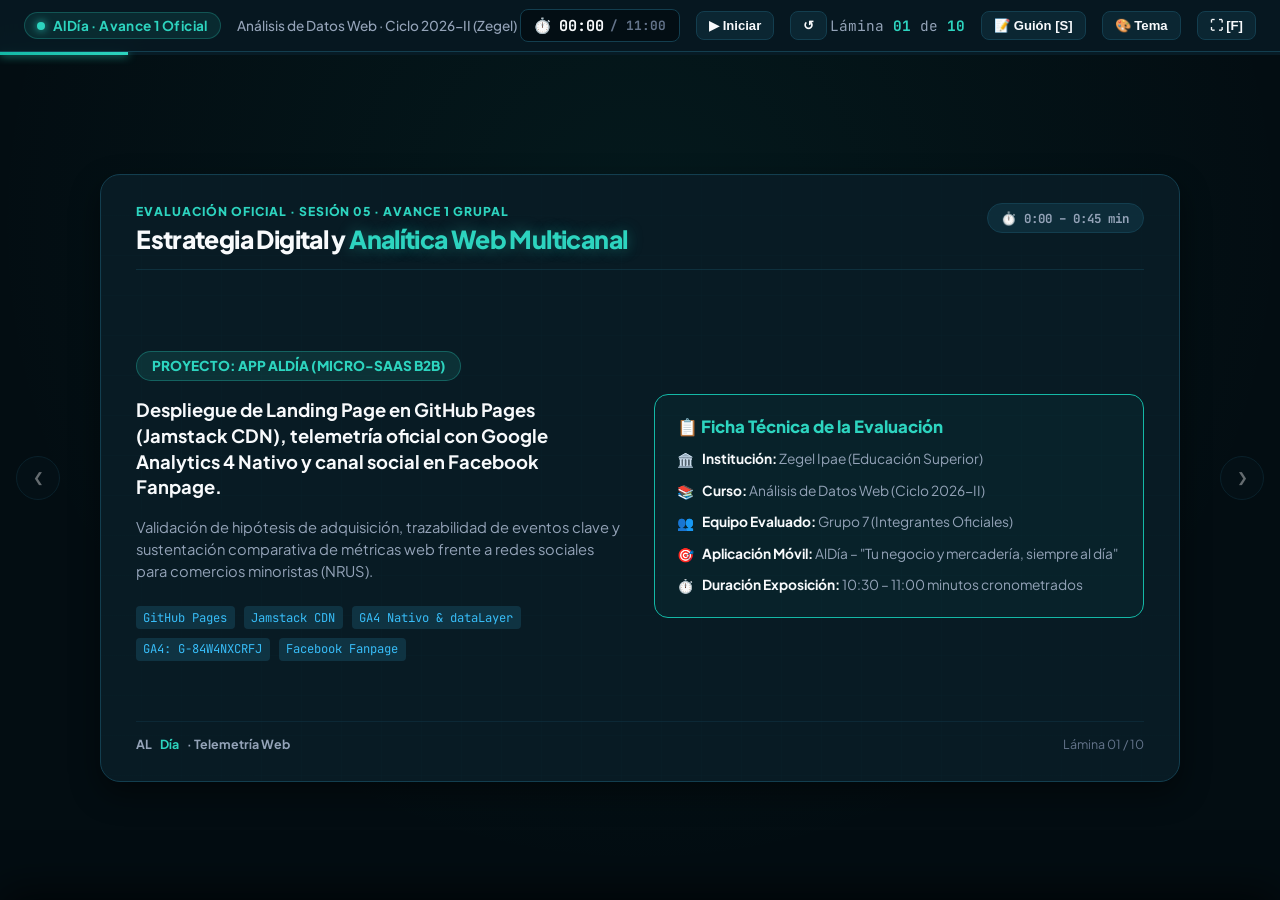
==== commit 7f7f49f4: "fix: Alinear presentacion con arquitectura real de GitHub Pages y Google Analytics 4 Nativo" ====
--- a/diapositivas_analisis_datos_web.html
+++ b/diapositivas_analisis_datos_web.html
@@ -841,16 +841,16 @@
                 PROYECTO: APP ALDÍA (MICRO-SAAS B2B)
               </div>
               <p style="font-size: 1.15rem; color: var(--text-main); font-weight: 700; line-height: 1.4; margin-bottom: 1rem;">
-                Despliegue de Landing Page en WordPress, telemetría oficial con Google Site Kit (GA4) y canal social en Facebook Fanpage.
+                Despliegue de Landing Page en GitHub Pages (Jamstack CDN), telemetría oficial con Google Analytics 4 Nativo y canal social en Facebook Fanpage.
               </p>
               <p style="font-size: 0.92rem; color: var(--text-muted); line-height: 1.5; margin-bottom: 1.5rem;">
                 Validación de hipótesis de adquisición, trazabilidad de eventos clave y sustentación comparativa de métricas web frente a redes sociales para comercios minoristas (NRUS).
               </p>
               
               <div style="display: flex; gap: 0.6rem; flex-wrap: wrap;">
-                <span class="formula-tag">WordPress 6.x</span>
-                <span class="formula-tag">Hosting Gratuito</span>
-                <span class="formula-tag">Google Site Kit</span>
+                <span class="formula-tag">GitHub Pages</span>
+                <span class="formula-tag">Jamstack CDN</span>
+                <span class="formula-tag">GA4 Nativo & dataLayer</span>
                 <span class="formula-tag">GA4: G-84W4NXCRFJ</span>
                 <span class="formula-tag">Facebook Fanpage</span>
               </div>
@@ -963,7 +963,7 @@
         <div class="slide-header">
           <div class="slide-header-left">
             <div class="slide-pretitle">Infraestructura Web & Principio AIDA</div>
-            <h2 class="slide-title">Landing Page en WordPress en <span class="highlight">Hosting Gratuito</span></h2>
+            <h2 class="slide-title">Landing Page en GitHub Pages y <span class="highlight">Arquitectura Jamstack</span></h2>
           </div>
           <div class="slide-timing-pill">⏱️ 1:45 – 3:00 min</div>
         </div>
@@ -973,12 +973,12 @@
             <!-- Arquitectura AIDA y Hosting -->
             <div style="display: flex; flex-direction: column; gap: 1rem;">
               <div class="content-box">
-                <div class="box-title">⚙️ Servidor y Dominio Activo</div>
+                <div class="box-title">⚙️ Infraestructura Jamstack y Dominio Oficial</div>
                 <p class="box-p">
-                  <strong>Entorno:</strong> WordPress 6.x alojado en servidor cloud gratuito (<strong>InfinityFree / AccuWebHosting</strong>) con PHP 8.2 y base de datos MySQL, con réplica estática ultrarrápida en GitHub Pages / Vercel.
+                  <strong>Entorno:</strong> Servidor CDN global de <strong>GitHub Pages</strong> con control de versiones Git, entrega estática minificada en sub-segundo (<800ms) y alta disponibilidad del 99.9% sin saturaciones de CPU ni bases de datos.
                 </p>
                 <div style="display: flex; gap: 0.5rem; flex-wrap: wrap;">
-                  <span class="formula-tag">aldia.infinityfreeapp.com</span>
+                  <span class="formula-tag">dreyeles.github.io/Proyecto_ALdia/</span>
                   <span class="formula-tag">SSL HTTPS Activo</span>
                 </div>
               </div>
@@ -1030,7 +1030,7 @@
         <div class="slide-header">
           <div class="slide-header-left">
             <div class="slide-pretitle">Telemetría Oficial & Modelo de Eventos</div>
-            <h2 class="slide-title">Integración Técnica de Analítica con <span class="highlight">Google Site Kit</span></h2>
+            <h2 class="slide-title">Integración Técnica de Analítica con <span class="highlight">Google Analytics 4 Nativo</span></h2>
           </div>
           <div class="slide-timing-pill">⏱️ 3:00 – 4:15 min</div>
         </div>
@@ -1040,9 +1040,9 @@
             <!-- Explicación Técnica -->
             <div style="display: flex; flex-direction: column; gap: 1rem;">
               <div class="content-box">
-                <div class="box-title">🔌 ¿Por qué Google Site Kit?</div>
+                <div class="box-title">🔌 ¿Por qué Implementación Nativa de GA4?</div>
                 <p class="box-p">
-                  Plugin oficial de Google que implementa las etiquetas de medición en WordPress <strong>sin alterar archivos PHP del tema</strong>, asegurando persistencia ante actualizaciones y cumplimiento de estándares de privacidad.
+                  Integración directa de <code>gtag.js</code> y la capa <code>dataLayer</code> en el código fuente. Elimina intermediarios y plugins pesados de CMS, garantizando <strong>máxima velocidad de carga móvil (<800ms)</strong> y control granular de eventos.
                 </p>
                 <ul class="feature-list">
                   <li class="feature-item">
@@ -1148,7 +1148,7 @@
                   Prueba gratis AlDía por 14 días y automatiza tus canjes.
                 </div>
                 <div style="background: #1877f2; color: #fff; padding: 0.5rem 1rem; border-radius: var(--radius-pill); font-weight: 700; font-size: 0.82rem; text-align: center; display: inline-block;">
-                  👉 Probar AlDía Gratis (aldia.infinityfreeapp.com)
+                  👉 Probar AlDía Gratis (dreyeles.github.io/Proyecto_ALdia/)
                 </div>
               </div>
 
@@ -1407,7 +1407,7 @@
               <ul class="feature-list" style="gap: 0.85rem;">
                 <li class="feature-item">
                   <span class="icon">✅</span>
-                  <span><strong>Infraestructura a Costo Cero Viable:</strong> Se comprobó la factibilidad técnica de desplegar WordPress con Google Site Kit y GA4 sin costos de servidor.</span>
+                  <span><strong>Excelencia de la Arquitectura Jamstack:</strong> Demostramos que alojar la landing en <strong>GitHub Pages con GA4 nativo</strong> supera a los hostings tradicionales en velocidad, disponibilidad y costo cero.</span>
                 </li>
                 <li class="feature-item">
                   <span class="icon">✅</span>
@@ -1481,13 +1481,13 @@
               <div class="box-title">🛡️ Respuestas Preparadas (Defensa Técnica)</div>
               
               <div class="qa-card">
-                <div class="qa-q">1. ¿Por qué ese hosting y qué limitaciones hallaron?</div>
-                <div class="qa-a">Elegimos InfinityFree/AccuWeb por compatibilidad MySQL y PHP 8 sin publicidad invasiva. Limitaciones: memoria PHP (128MB) y tiempos de ejecución que mitigamos optimizando código y caché.</div>
+                <div class="qa-q">1. ¿Por qué GitHub Pages y qué ventajas ofrece frente a un hosting gratuito tradicional?</div>
+                <div class="qa-a">Elegimos GitHub Pages por su CDN global, carga móvil en <800ms (vital para 3G/4G en bodegas), disponibilidad 99.9% y cero riesgos de caídas de base de datos o límites de memoria PHP.</div>
               </div>
 
               <div class="qa-card">
                 <div class="qa-q">2. ¿Cómo configuraron el evento de conversión en GA4?</div>
-                <div class="qa-a">Vía Google Site Kit con Medición Mejorada, inyectando un evento personalizado en <code>dataLayer.push</code> y marcándolo como 'Evento Clave' (Key Event) en Administrar > Eventos de GA4.</div>
+                <div class="qa-a">Enlazamos gtag.js con el ID G-84W4NXCRFJ, despachamos 'click_cta_download' en dataLayer y en GA4 lo marcamos como 'Evento Clave' (Key Event) para medir la Tasa de Conversión (CR).</div>
               </div>
 
               <div class="qa-card">
@@ -1534,7 +1534,7 @@
           <span class="cue">[Lámina 1: Portada · 0:00 - 0:45 min]</span>
           <p>"Buenos días, estimado profesor y compañeros. Hoy el Grupo 7 tiene el agrado de presentar la sustentación del Avance 1 para el curso de <strong>Análisis de Datos Web</strong>.</p>
           <p>Nuestro proyecto se titula <strong>'Estrategia Digital y Analítica Web Multicanal'</strong>, enfocado en el despliegue técnico y la medición de telemetría para <strong>AlDía</strong>, una solución digital diseñada para microcomercios.</p>
-          <p>El alcance de este primer hito comprende la implementación de una Landing Page en WordPress bajo un hosting gratuito, la conexión de analítica avanzada mediante <strong>Google Site Kit</strong> enlazando Google Analytics 4 y Search Console, y la apertura de una <strong>Fanpage en Facebook</strong> como canal social de atracción. Demostraremos cómo estructuramos el embudo, los KPIs seleccionados y los primeros datos de telemetría recopilados."</p>
+          <p>El alcance de este primer hito comprende la implementación de una Landing Page en <strong>GitHub Pages</strong> bajo arquitectura Jamstack, la conexión de telemetría oficial de <strong>Google Analytics 4</strong> nativo enlazando Google Analytics 4 y Search Console, y la apertura de una <strong>Fanpage en Facebook</strong> como canal social de atracción. Demostraremos cómo estructuramos el embudo, los KPIs seleccionados y los primeros datos de telemetría recopilados."</p>
         `,
         2: `
           <span class="cue">[Lámina 2: Propuesta y Embudo · 0:45 - 1:45 min]</span>
@@ -1544,7 +1544,7 @@
         `,
         3: `
           <span class="cue">[Lámina 3: Landing Page en WordPress · 1:45 - 3:00 min]</span>
-          <p>"Cumpliendo con la rúbrica del curso, desplegamos la Landing Page sobre el CMS <strong>WordPress</strong> en un servidor cloud gratuito (<strong>InfinityFree / AccuWebHosting</strong>) con soporte PHP y MySQL, además de contar con réplicas activas en Vercel y GitHub Pages.</p>
+          <p>"Cumpliendo con la rúbrica del curso, desplegamos la Landing Page sobre <strong>GitHub Pages</strong> bajo arquitectura <strong>Jamstack</strong> servida desde CDN global de alta disponibilidad (<code>https://dreyeles.github.io/Proyecto_ALdia/</code>), garantizando carga en menos de 800ms en redes móviles.</p>
           <p>La arquitectura de la página se diseñó bajo el principio clásico <strong>AIDA</strong>:</p>
           <p>• <strong>Atención:</strong> Con el titular emocional <em>'Deja de botar plata por productos vencidos'</em>.<br>
           • <strong>Interés:</strong> Con el mockup interactivo del smartphone y sus alertas de canje preventivo.<br>
@@ -1594,7 +1594,7 @@
         9: `
           <span class="cue">[Lámina 9: Conclusiones y Próximos Pasos · 9:30 - 10:30 min]</span>
           <p>"Para cerrar la presentación de este primer avance, destacamos las siguientes <strong>Conclusiones</strong>:</p>
-          <p>1. <strong>Viabilidad a Costo Cero:</strong> Es plenamente viable desplegar una arquitectura digital profesional (WordPress + Google Site Kit + GA4 + Facebook) con cero costo de inversión en servidores.<br>
+          <p>1. <strong>Excelencia de la Arquitectura Jamstack:</strong> Demostramos que alojar la landing en <strong>GitHub Pages con GA4 nativo</strong> ofrece un desempeño superior a un hosting tradicional: velocidad sub-segundo, costo cero y alta disponibilidad.<br>
           2. <strong>Trazabilidad Validada:</strong> El flujo de datos entre la etiqueta y el panel de GA4 opera sin pérdidas.<br>
           3. <strong>Dificultades Superadas:</strong> Mitigamos los límites de memoria de 128MB del hosting gratuito optimizando imágenes a formato WebP y aplicando caché.</p>
           <p>Para el <strong>Avance 2</strong>, implementaremos experimentos de <strong>Pruebas A/B</strong> en el color y texto del botón CTA, y construiremos un <strong>Dashboard automatizado en Looker Studio</strong> unificando GA4 con Meta Insights."</p>
@@ -1745,3 +1745,4 @@
   </script>
 </body>
 </html>
+
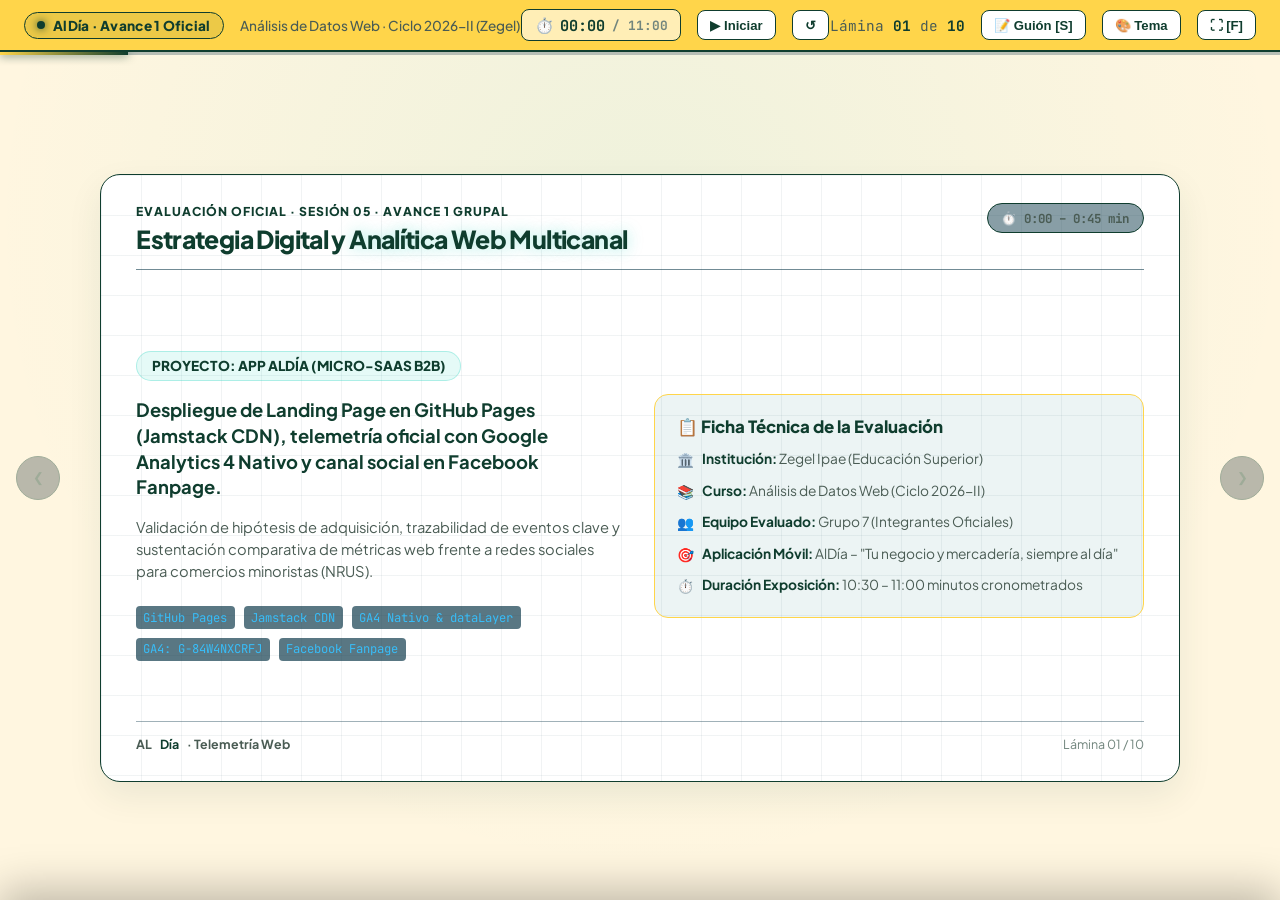
==== commit b1a426d8: "feat: sincronizar presentacion PPTX y visor HTML con paleta y UI oficial de AlDia (amarillo, crema, " ====
--- a/diapositivas_analisis_datos_web.html
+++ b/diapositivas_analisis_datos_web.html
@@ -12,15 +12,122 @@
 
   <style>
     /* ==========================================================================
-       THEME VARIABLES - TURQUESA MÉDICO / TECH & CIAN NEÓN
+       THEME VARIABLES - ALDÍA BRAND (OFFICIAL DEFAULT)
        ========================================================================== */
-    :root {
+    :root, body.theme-aldia {
+      --bg-dark: #fff6e0;          /* Background Cream #FFF6E0 */
+      --bg-card: #ffffff;          /* Slide Canvas Pure White */
+      --bg-card-hover: #fffdf5;
+      --bg-box: #fffdf7;          /* Box Warm White */
+      --border-card: #0f3d2e;      /* Forest Slate */
+      --border-subtle: #d2ddd8;    /* Subtle border */
+      --border-glow: rgba(15, 61, 46, 0.15);
+      
+      --toolbar-bg: #ffd54a;       /* Header Hero Yellow */
+      --toolbar-border: #0f3d2e;
+      --toolbar-text: #0f3d2e;
+      --btn-bg: #ffffff;
+      --btn-text: #0f3d2e;
+      --btn-hover-bg: #0f3d2e;
+      --btn-hover-text: #ffd54a;
+      --btn-active-bg: #c93a22;
+      --btn-active-text: #ffffff;
+
+      --cyan-neon: #0f3d2e;        /* Dark Forest Slate */
+      --teal-primary: #ffd54a;     /* Hero Yellow */
+      --teal-dark: #0a291f;
+      --accent-coral: #c93a22;     /* Terracotta Red CTA */
+      --accent-amber: #d97706;     /* Amber */
+      --accent-blue: #1db46a;      /* Growth Green */
+
+      --text-main: #0f3d2e;        /* Forest Slate */
+      --text-muted: #4a5c54;       /* Slate Muted */
+      --text-dim: #71857d;
+
+      --table-th-bg: #0f3d2e;
+      --table-th-text: #ffd54a;
+      --table-td-bg: #ffffff;
+      --table-td-border: #e6edea;
+
+      --drawer-bg: rgba(255, 255, 255, 0.98);
+      --drawer-border: #0f3d2e;
+      --drawer-text: #0f3d2e;
+
+      --font-sans: 'Plus Jakarta Sans', system-ui, -apple-system, sans-serif;
+      --font-mono: 'JetBrains Mono', monospace;
+
+      --slide-width: 1280px;
+      --slide-height: 720px;
+      --radius-sm: 8px;
+      --radius-md: 14px;
+      --radius-lg: 20px;
+      --radius-pill: 9999px;
+
+      --shadow-card: 0 14px 35px rgba(15, 61, 46, 0.08);
+      --shadow-neon: 0 4px 14px rgba(201, 58, 34, 0.2);
+    }
+
+    /* Dark Forest Mode */
+    body.theme-aldia-dark {
+      --bg-dark: #071f17;
+      --bg-card: #0f3225;
+      --bg-card-hover: #154232;
+      --bg-box: #0a261c;
+      --border-card: #1f5e46;
+      --border-subtle: #194b38;
+      --border-glow: rgba(255, 213, 74, 0.3);
+      
+      --toolbar-bg: #0a261c;
+      --toolbar-border: #1f5e46;
+      --toolbar-text: #ffd54a;
+      --btn-bg: #154232;
+      --btn-text: #ffffff;
+      --btn-hover-bg: #ffd54a;
+      --btn-hover-text: #071f17;
+      --btn-active-bg: #c93a22;
+      --btn-active-text: #ffffff;
+
+      --cyan-neon: #ffd54a;
+      --teal-primary: #1db46a;
+      --teal-dark: #0f766e;
+      --accent-coral: #f87171;
+      --accent-amber: #ffd54a;
+      --accent-blue: #38bdf8;
+
+      --text-main: #f8fafc;
+      --text-muted: #cbd5e1;
+      --text-dim: #94a3b8;
+
+      --table-th-bg: #071f17;
+      --table-th-text: #ffd54a;
+      --table-td-bg: #0f3225;
+      --table-td-border: #1f5e46;
+
+      --drawer-bg: rgba(7, 31, 23, 0.98);
+      --drawer-border: #ffd54a;
+      --drawer-text: #f8fafc;
+    }
+
+    /* Tech Cyber Mode */
+    body.theme-cyber {
       --bg-dark: #030d12;
       --bg-card: #081b24;
       --bg-card-hover: #0c2633;
+      --bg-box: rgba(3, 13, 18, 0.65);
       --border-card: #133e4f;
+      --border-subtle: #0d2833;
       --border-glow: rgba(45, 212, 191, 0.35);
-      
+
+      --toolbar-bg: rgba(8, 27, 36, 0.95);
+      --toolbar-border: #133e4f;
+      --toolbar-text: #f8fafc;
+      --btn-bg: rgba(19, 62, 79, 0.4);
+      --btn-text: #f8fafc;
+      --btn-hover-bg: #14b8a6;
+      --btn-hover-text: #030d12;
+      --btn-active-bg: #2dd4bf;
+      --btn-active-text: #030d12;
+
       --cyan-neon: #2dd4bf;
       --teal-primary: #14b8a6;
       --teal-dark: #0f766e;
@@ -32,43 +139,14 @@
       --text-muted: #94a3b8;
       --text-dim: #64748b;
 
-      --font-sans: 'Plus Jakarta Sans', system-ui, -apple-system, sans-serif;
-      --font-mono: 'JetBrains Mono', monospace;
-
-      --slide-width: 1280px;
-      --slide-height: 720px;
-      --radius-sm: 8px;
-      --radius-md: 14px;
-      --radius-lg: 20px;
-      --radius-pill: 9999px;
-
-      --shadow-card: 0 12px 30px rgba(0, 0, 0, 0.45);
-      --shadow-neon: 0 0 20px rgba(45, 212, 191, 0.25);
-    }
-
-    /* Light high contrast theme */
-    body.theme-light {
-      --bg-dark: #f0fdfa;
-      --bg-card: #ffffff;
-      --bg-card-hover: #f8fafc;
-      --border-card: #cbd5e1;
-      --border-glow: rgba(20, 184, 166, 0.4);
-      --text-main: #0f172a;
-      --text-muted: #475569;
-      --text-dim: #64748b;
-      --cyan-neon: #0d9488;
-      --teal-primary: #0f766e;
-    }
-
-    /* Cyberpunk high neon theme */
-    body.theme-cyber {
-      --bg-dark: #020617;
-      --bg-card: #090d16;
-      --border-card: #1e293b;
-      --border-glow: rgba(56, 189, 248, 0.5);
-      --cyan-neon: #00f0ff;
-      --teal-primary: #0284c7;
-      --accent-coral: #ff0055;
+      --table-th-bg: rgba(19, 62, 79, 0.6);
+      --table-th-text: #2dd4bf;
+      --table-td-bg: rgba(3, 13, 18, 0.4);
+      --table-td-border: rgba(19, 62, 79, 0.3);
+
+      --drawer-bg: rgba(4, 18, 25, 0.98);
+      --drawer-border: #2dd4bf;
+      --drawer-text: #e2e8f0;
     }
 
     *, *::before, *::after {
@@ -95,9 +173,9 @@
        ========================================================================== */
     .top-toolbar {
       height: 52px;
-      background: rgba(8, 27, 36, 0.85);
-      backdrop-filter: blur(12px);
-      border-bottom: 1px solid var(--border-card);
+      background: var(--toolbar-bg);
+      border-bottom: 2px solid var(--toolbar-border);
+      color: var(--toolbar-text);
       display: flex;
       align-items: center;
       justify-content: space-between;
@@ -117,13 +195,13 @@
       align-items: center;
       gap: 0.5rem;
       font-size: 0.85rem;
-      font-weight: 700;
-      color: var(--cyan-neon);
-      background: rgba(45, 212, 191, 0.1);
-      border: 1px solid rgba(45, 212, 191, 0.25);
+      font-weight: 800;
+      color: var(--toolbar-text);
+      background: rgba(15, 61, 46, 0.08);
+      border: 1px solid var(--toolbar-border);
       padding: 0.25rem 0.75rem;
       border-radius: var(--radius-pill);
-      letter-spacing: 0.03em;
+      letter-spacing: 0.02em;
     }
 
     .project-badge .live-dot {
@@ -150,11 +228,11 @@
       font-family: var(--font-mono);
       font-size: 0.95rem;
       font-weight: 700;
-      color: var(--text-main);
-      background: rgba(3, 13, 18, 0.8);
+      color: var(--toolbar-text);
+      background: rgba(255, 255, 255, 0.6);
       padding: 0.3rem 0.8rem;
       border-radius: var(--radius-sm);
-      border: 1px solid var(--border-card);
+      border: 1px solid var(--toolbar-border);
       display: flex;
       align-items: center;
       gap: 0.4rem;
@@ -172,13 +250,13 @@
     }
 
     .btn-tool {
-      background: rgba(19, 62, 79, 0.4);
-      border: 1px solid var(--border-card);
-      color: var(--text-main);
+      background: var(--btn-bg);
+      border: 1px solid var(--toolbar-border);
+      color: var(--btn-text);
       padding: 0.4rem 0.75rem;
       border-radius: var(--radius-sm);
       font-size: 0.82rem;
-      font-weight: 600;
+      font-weight: 700;
       cursor: pointer;
       display: inline-flex;
       align-items: center;
@@ -187,16 +265,15 @@
     }
 
     .btn-tool:hover {
-      background: var(--teal-primary);
-      color: #030d12;
-      border-color: var(--cyan-neon);
-      box-shadow: 0 0 12px rgba(45, 212, 191, 0.4);
+      background: var(--btn-hover-bg);
+      color: var(--btn-hover-text);
+      border-color: var(--toolbar-border);
     }
 
     .btn-tool.active {
-      background: var(--cyan-neon);
-      color: #030d12;
-      border-color: var(--cyan-neon);
+      background: var(--btn-active-bg);
+      color: var(--btn-active-text);
+      border-color: var(--btn-active-bg);
       font-weight: 800;
     }
 
@@ -399,8 +476,8 @@
     }
 
     .content-box {
-      background: rgba(3, 13, 18, 0.65);
-      border: 1px solid var(--border-card);
+      background: var(--bg-box);
+      border: 1px solid var(--border-subtle);
       border-radius: var(--radius-md);
       padding: 1.35rem;
       display: flex;
@@ -480,8 +557,8 @@
     }
 
     .kpi-table th {
-      background: rgba(19, 62, 79, 0.6);
-      color: var(--cyan-neon);
+      background: var(--table-th-bg);
+      color: var(--table-th-text);
       padding: 0.75rem 0.85rem;
       text-align: left;
       font-weight: 800;
@@ -492,9 +569,9 @@
 
     .kpi-table td {
       padding: 0.7rem 0.85rem;
-      border-bottom: 1px solid rgba(19, 62, 79, 0.3);
+      border-bottom: 1px solid var(--table-td-border);
       color: var(--text-muted);
-      background: rgba(3, 13, 18, 0.4);
+      background: var(--table-td-bg);
     }
 
     .kpi-table tr:last-child td {
@@ -656,10 +733,10 @@
       left: 0;
       right: 0;
       height: 250px;
-      background: rgba(4, 18, 25, 0.96);
+      background: var(--drawer-bg);
       backdrop-filter: blur(16px);
-      border-top: 2px solid var(--cyan-neon);
-      box-shadow: 0 -10px 40px rgba(0, 0, 0, 0.6);
+      border-top: 3px solid var(--drawer-border);
+      box-shadow: 0 -10px 40px rgba(0, 0, 0, 0.25);
       transform: translateY(100%);
       transition: transform 0.3s cubic-bezier(0.16, 1, 0.3, 1);
       z-index: 999;
@@ -696,7 +773,7 @@
       overflow-y: auto;
       font-size: 0.95rem;
       line-height: 1.6;
-      color: #e2e8f0;
+      color: var(--drawer-text);
       font-family: var(--font-sans);
     }
 
@@ -1680,15 +1757,13 @@
       document.getElementById('btnToggleFullscreen').addEventListener('click', toggleFullscreen);
 
       // Theme toggle
-      const themes = ['theme-default', 'theme-cyber', 'theme-light'];
+      const themes = ['theme-aldia', 'theme-aldia-dark', 'theme-cyber'];
       let currentThemeIdx = 0;
 
       document.getElementById('btnToggleTheme').addEventListener('click', () => {
-        document.body.classList.remove('theme-cyber', 'theme-light');
+        document.body.classList.remove('theme-aldia', 'theme-aldia-dark', 'theme-cyber');
         currentThemeIdx = (currentThemeIdx + 1) % themes.length;
-        if (themes[currentThemeIdx] !== 'theme-default') {
-          document.body.classList.add(themes[currentThemeIdx]);
-        }
+        document.body.classList.add(themes[currentThemeIdx]);
       });
 
       // Timer Logic
